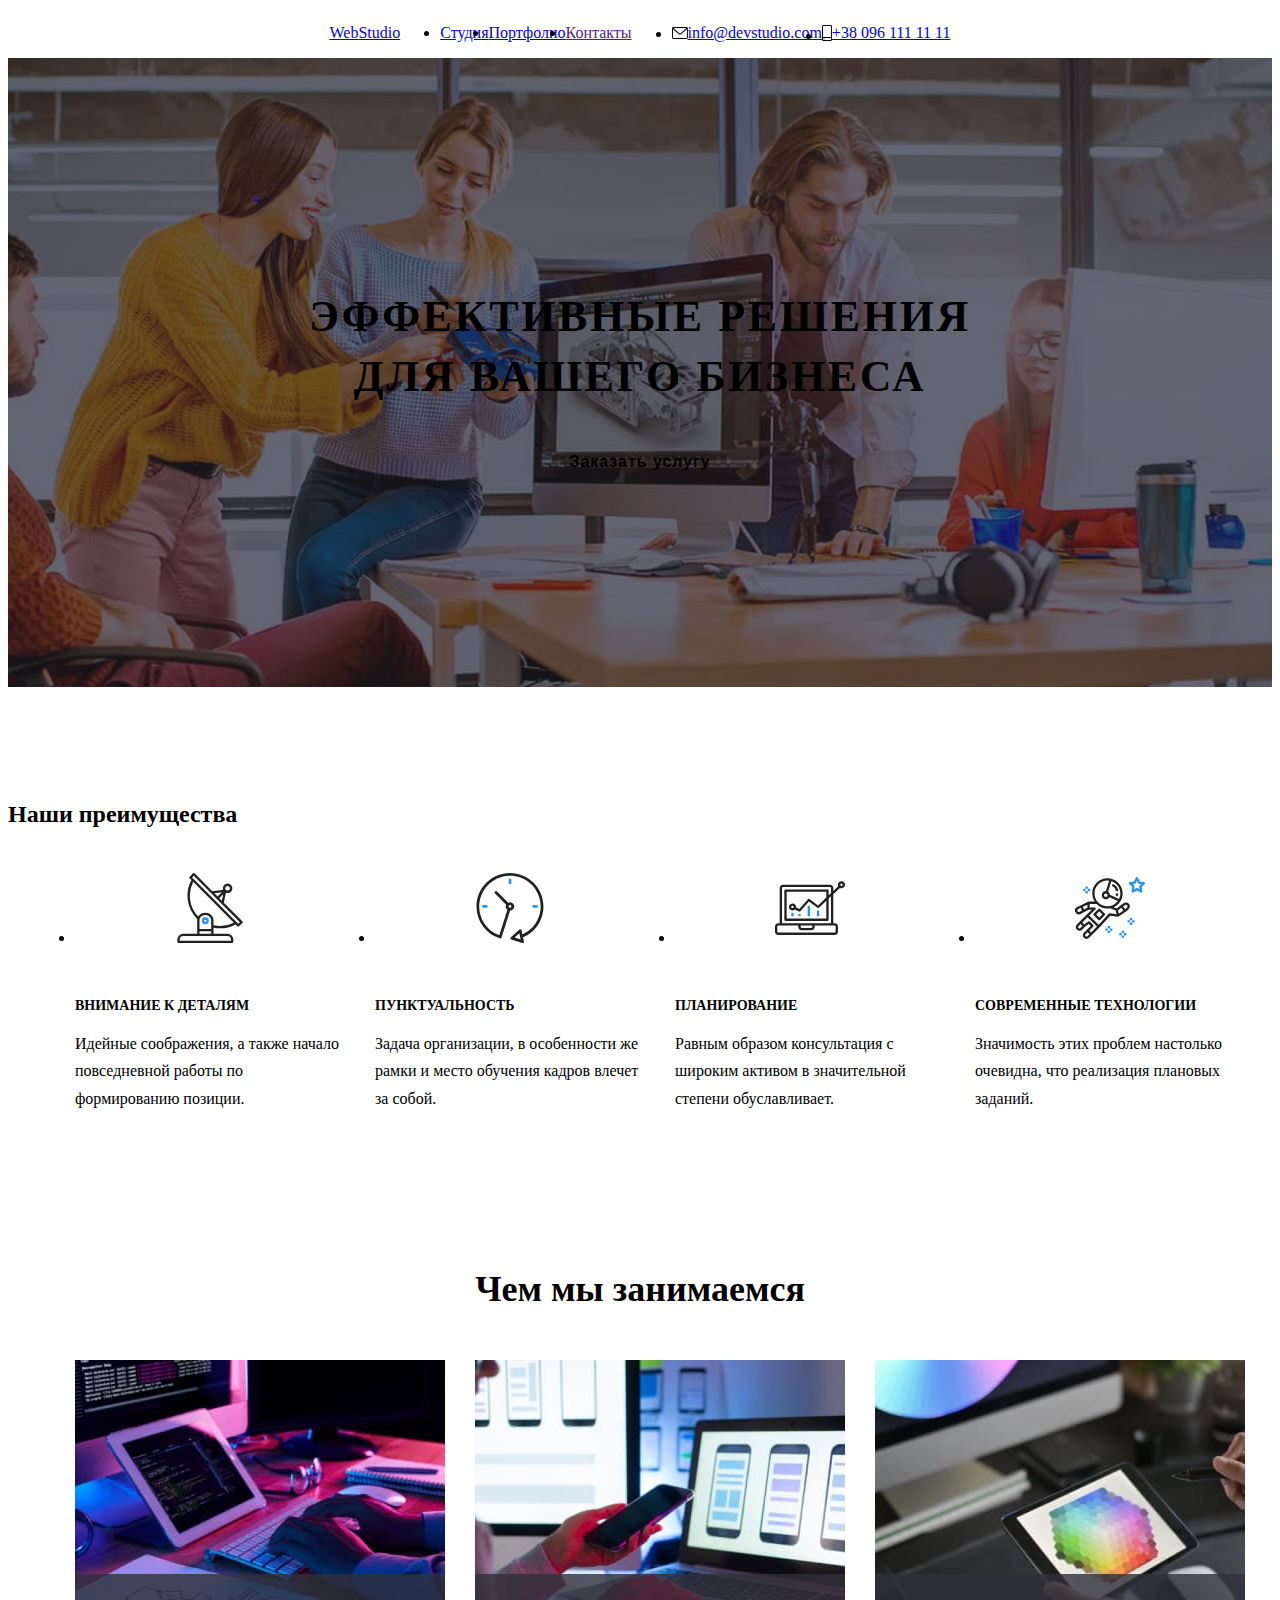
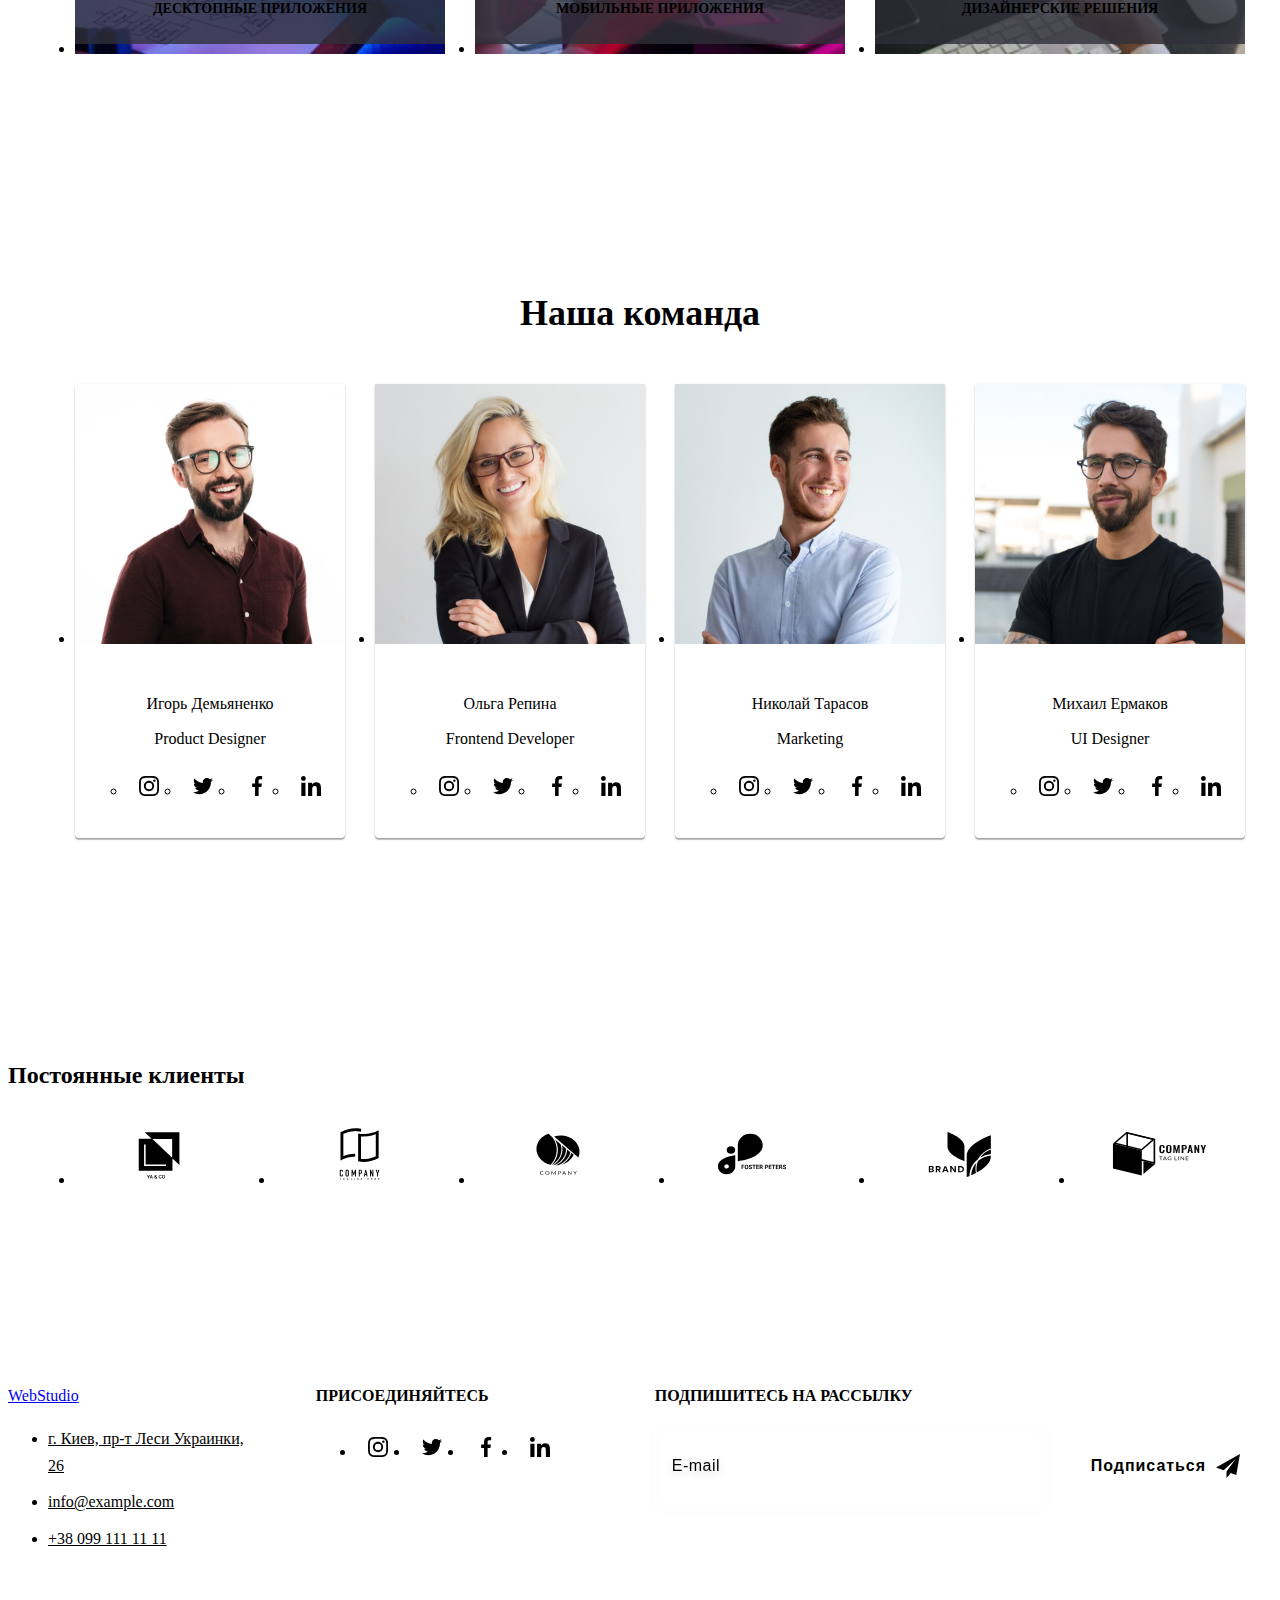
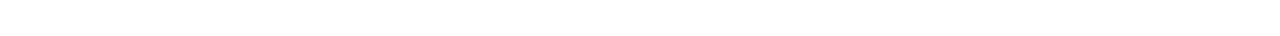
==== index.html @ 48f71315 "Adds some SASS elements" ====
<!DOCTYPE html>
<html lang="ru">
<head>
    <meta charset="UTF-8">
    <meta http-equiv="X-UA-Compatible" content="IE=edge">
    <meta name="viewport" content="width=device-width, initial-scale=1.0">
    <title>Document</title>
    <link rel="preconnect" href="https://fonts.googleapis.com">
    <link rel="preconnect" href="https://fonts.gstatic.com" crossorigin>
    <link href="https://fonts.googleapis.com/css2?family=Raleway:wght@700&family=Roboto:wght@400;500;700;900&display=swap"
    rel="stylesheet">
    <link rel="stylesheet" href="https://cdnjs.cloudflare.com/ajax/libs/modern-normalize/1.1.0/modern-normalize.min.css"
        integrity="sha512-wpPYUAdjBVSE4KJnH1VR1HeZfpl1ub8YT/NKx4PuQ5NmX2tKuGu6U/JRp5y+Y8XG2tV+wKQpNHVUX03MfMFn9Q=="
        crossorigin="anonymous" referrerpolicy="no-referrer" />
    <link rel="stylesheet" href="./css/styles.css">
</head>
<body>
    <!---------------------------------------------------------------------- Шапка сайта ---------------------------------->
    <header class="header">
        <div class="container box">
            <nav class="navigation box">
                <a class="logo link" href="./index.html" lang="en">
                    Web<span class="logo-header">Studio</span> 
                </a>
                <ul class="navigation-list box">
                    <li class="navigation-item">
                        <a class="navigation-link link current" href="./index.html">Студия</a>
                    </li>

                    <li class="navigation-item">
                        <a class="navigation-link link" href="./portfolio.html">Портфолио</a>
                    </li>

                    <li class="navigation-item">
                        <a class="navigation-link link" href="">Контакты</a>
                    </li>
                </ul>
            </nav>
            <ul class="contacts box">
                <li class="contacts-item">
                    <a class="contacts-link link box" href="mailto:info@devstudio.com" lang="en">
                        <svg class="icon-contacts" width="16" height="12">
                            <use href="./images/icons.svg#icon-envelope"></use>  
                        </svg>
                        info@devstudio.com
                    </a>
                </li>

                <li class="contacts-item">
                    <a class="contacts-link link box" href="tel:+380961111111">
                        <svg class="icon-contacts" width="10" height="16">
                            <use href="./images/icons.svg#icon-smartphone"></use>
                        </svg>                        
                        +38 096 111 11 11
                    </a>
                </li>
            </ul>
        </div>
    </header>
    <main>
        <!---------------------------------------------------------------------- Герой ------------------------------------->
        <section class="hero">            
            <h1 class="hero-title">ЭФФЕКТИВНЫЕ РЕШЕНИЯ ДЛЯ ВАШЕГО БИЗНЕСА</h1>
            <button class="button" type="button" data-modal-open>Заказать услугу</button>          
        </section>
        <!--------------------------------------------------------------- Преимущества компании----------------------------->
        <section class="section advantage-section">
            <div class="container">
                <h2 class="visually-hidden">Наши преимущества</h2>
                <ul class="advantage box">
                    <li class="advantage-item">
                        <div class="icon-box box"> 
                            <svg class="icon-advantage" width="70" height="70">
                                <use href="./images/icons.svg#icon-antenna"></use>
                            </svg>
                        </div>
                        <h3 class="advantage-title">ВНИМАНИЕ К ДЕТАЛЯМ</h3>
                        <p class="advantage-text">Идейные соображения, а также начало повседневной работы по формированию позиции.</p>
                    </li>

                    <li class="advantage-item">
                        <div class="icon-box box">
                            <svg class="icon-advantage" width="70" height="70">
                                <use href="./images/icons.svg#icon-clock"></use>
                            </svg>
                        </div>
                        <h3 class="advantage-title">ПУНКТУАЛЬНОСТЬ</h3>
                        <p class="advantage-text">Задача организации, в особенности же рамки и место обучения кадров влечет за собой.</p>
                    </li>

                    <li class="advantage-item">
                        <div class="icon-box box">
                            <svg class="icon-advantage" width="70" height="70">
                                <use href="./images/icons.svg#icon-diagram"></use>
                            </svg>
                        </div>
                        <h3 class="advantage-title">ПЛАНИРОВАНИЕ</h3>
                        <p class="advantage-text">Равным образом консультация с широким активом в значительной степени обуславливает.</p>
                    </li>

                    <li class="advantage-item">
                        <div class="icon-box box">
                            <svg class="icon-advantage" width="70" height="70">
                                <use href="./images/icons.svg#icon-astronaut"></use>
                            </svg>
                        </div>
                        <h3 class="advantage-title">СОВРЕМЕННЫЕ ТЕХНОЛОГИИ</h3>
                        <p class="advantage-text">Значимость этих проблем настолько очевидна, что реализация плановых заданий.</p>
                    </li>
                </ul>
            </div>
        </section>
        <!------------------------------------------------------- Чем занимается компания ---------------------------------->
        <section class="section">
            <div class="container">
                <h2 class="section-title title">Чем мы занимаемся</h2>
                <ul class="works-list box">
                    <li class="works-item">
                        <img src="./images/img1.jpg" alt="Человек, работающий и на ПК, и на планшете" width="370" height="294">
                        <p class="works-example box">Десктопные приложения</p>
                    </li>

                    <li class="works-item">
                        <img src="./images/img2.jpg" alt="Человек, работающий и на ноутбкуке, и на телефоне" width="370" height="294">
                        <p class="works-example box">Мобильные приложения</p>
                    </li>

                    <li class="works-item">
                        <img src="./images/img3.jpg" alt="Человек, работающий и на планшете, и на ПК" width="370" height="294">
                        <p class="works-example box">Дизайнерские решения</p>
                    </li>
                </ul>
            </div>
        </section>
        <!---------------------------------------------------------- Команда компании -------------------------------------->
        <section class="team section">
            <div class="container">
                <h2 class="section-title title">Наша команда</h2>
                <ul class="team-list box">
                    <li class="team-item">
                        <img src="./images/img4.jpg" alt="Фото Иогря Демьяненко" width="270" height="260">
                        <div class="team-content">
                            <h3 class="team-person">Игорь Демьяненко</h3>
                            <p class="team-text" lang="en">Product Designer</p>
                            <ul class="box">
                                <li class="social-item">
                                    <a href="" class="social-link box">
                                        <svg class="icon-social" width="20" height="20">
                                            <use href="./images/icons.svg#icon-instagram"></use>
                                        </svg>
                                    </a>
                                </li> 

                                <li class="social-item">
                                    <a href="" class="social-link box">
                                        <svg class="icon-social" width="20" height="20">
                                            <use href="./images/icons.svg#icon-twitter"></use>
                                        </svg>
                                    </a>
                                </li>

                                <li class="social-item">
                                    <a href="" class="social-link box">
                                        <svg class="icon-social" width="20" height="20">
                                            <use href="./images/icons.svg#icon-facebook"></use>
                                        </svg>
                                    </a>
                                </li>

                                <li class="social-item">
                                    <a href="" class="social-link box">
                                        <svg class="icon-social" width="20" height="20">
                                            <use href="./images/icons.svg#icon-linkedin"></use>
                                        </svg>
                                    </a>
                                </li>
                            </ul>
                        </div>
                    </li>

                    <li class="team-item">
                        <img src="./images/img5.jpg" alt="Фото Ольги Репиной" width="270" height="260">
                        <div class="team-content">
                            <h3 class="team-person">Ольга Репина</h3>
                            <p class="team-text" lang="en">Frontend Developer</p>
                            <ul class="box">
                                <li class="social-item">
                                    <a href="" class="social-link box">
                                        <svg class="icon-social" width="20" height="20">
                                            <use href="./images/icons.svg#icon-instagram"></use>
                                        </svg>
                                    </a>
                                </li>
                            
                                <li class="social-item">
                                    <a href="" class="social-link box">
                                        <svg class="icon-social" width="20" height="20">
                                            <use href="./images/icons.svg#icon-twitter"></use>
                                        </svg>
                                    </a>
                                </li>
                            
                                <li class="social-item">
                                    <a href="" class="social-link box">
                                        <svg class="icon-social" width="20" height="20">
                                            <use href="./images/icons.svg#icon-facebook"></use>
                                        </svg>
                                    </a>
                                </li>
                            
                                <li class="social-item">
                                    <a href="" class="social-link box">
                                        <svg class="icon-social" width="20" height="20">
                                            <use href="./images/icons.svg#icon-linkedin"></use>
                                        </svg>
                                    </a>
                                </li>
                            </ul>
                        </div>
                    </li>

                    <li class="team-item">
                        <img src="./images/img6.jpg" alt="Фото Николая Тарасова" width="270" height="260">
                        <div class="team-content">
                            <h3 class="team-person">Николай Тарасов</h3>
                            <p class="team-text" lang="en">Marketing</p>
                            <ul class="box">
                                <li class="social-item">
                                    <a href="" class="social-link box">
                                        <svg class="icon-social" width="20" height="20">
                                            <use href="./images/icons.svg#icon-instagram"></use>
                                        </svg>
                                    </a>
                                </li>
                            
                                <li class="social-item">
                                    <a href="" class="social-link box">
                                        <svg class="icon-social" width="20" height="20">
                                            <use href="./images/icons.svg#icon-twitter"></use>
                                        </svg>
                                    </a>
                                </li>
                            
                                <li class="social-item">
                                    <a href="" class="social-link box">
                                        <svg class="icon-social" width="20" height="20">
                                            <use href="./images/icons.svg#icon-facebook"></use>
                                        </svg>
                                    </a>
                                </li>
                            
                                <li class="social-item">
                                    <a href="" class="social-link box">
                                        <svg class="icon-social" width="20" height="20">
                                            <use href="./images/icons.svg#icon-linkedin"></use>
                                        </svg>
                                    </a>
                                </li>
                            </ul>
                        </div>
                    </li>

                    <li class="team-item">
                        <img src="./images/img7.jpg" alt="Фото Михаила Ермакова" width="270" height="260">
                        <div class="team-content">
                            <h3 class="team-person">Михаил Ермаков</h3>
                            <p class="team-text" lang="en">UI Designer</p>
                            <ul class="box">
                                <li class="social-item">
                                    <a href="" class="social-link box">
                                        <svg class="icon-social" width="20" height="20">
                                            <use href="./images/icons.svg#icon-instagram"></use>
                                        </svg>
                                    </a>
                                </li>
                            
                                <li class="social-item">
                                    <a href="" class="social-link box">
                                        <svg class="icon-social" width="20" height="20">
                                            <use href="./images/icons.svg#icon-twitter"></use>
                                        </svg>
                                    </a>
                                </li>
                            
                                <li class="social-item">
                                    <a href="" class="social-link box">
                                        <svg class="icon-social" width="20" height="20">
                                            <use href="./images/icons.svg#icon-facebook"></use>
                                        </svg>
                                    </a>
                                </li>
                            
                                <li class="social-item">
                                    <a href="" class="social-link box">
                                        <svg class="icon-social" width="20" height="20">
                                            <use href="./images/icons.svg#icon-linkedin"></use>
                                        </svg>
                                    </a>
                                </li>
                            </ul>
                        </div>
                    </li>
                </ul>
            </div>
        </section>
        <section class="clients section">
            <div class="container">
                <h2 class="clients-title title">Постоянные клиенты</h2>
                <ul class="clients-list box">
                    <li class="logos-item">
                        <a href="" class="logos-link box">
                            <svg class="icon-logos" width="106" height="60">
                                <use href="./images/icons.svg#icon-logo1"></use>
                            </svg>
                        </a>
                    </li>

                    <li class="logos-item">
                        <a href="" class="logos-link box">
                            <svg class="icon-logos" width="106" height="60">
                                <use href="./images/icons.svg#icon-logo2"></use>
                            </svg>
                        </a>
                    </li>

                    <li class="logos-item">
                        <a href="" class="logos-link box">
                            <svg class="icon-logos" width="106" height="60">
                                <use href="./images/icons.svg#icon-logo3"></use>
                            </svg>
                        </a>
                    </li>

                    <li class="logos-item">
                        <a href="" class="logos-link box">
                            <svg class="icon-logos" width="106" height="60">
                                <use href="./images/icons.svg#icon-logo4"></use>
                            </svg>
                        </a>
                    </li>

                    <li class="logos-item">
                        <a href="" class="logos-link box">
                            <svg class="icon-logos" width="106" height="60">
                                <use href="./images/icons.svg#icon-logo5"></use>
                            </svg>
                        </a>
                    </li>

                    <li class="logos-item">
                        <a href="" class="logos-link box">
                            <svg class="icon-logos" width="106" height="60">
                                <use href="./images/icons.svg#icon-logo6"></use>
                            </svg>
                        </a>
                    </li>
                </ul>
            </div>
        </section>
    </main>
    <!---------------------------------------------- Футер ------------------------------------------------------->
    <footer class="footer">
        <div class="footer-wrap container">
            <div class="footer-content">
                <a class="logo link" href="./index.html" lang="en">
                    Web<span class="logo-footer">Studio</span>
                </a>
                <address>
                    <ul class="address">
                        <li class="address-item">
                            <a class="address-link link" href="https://goo.gl/maps/ojqtrY3gg8iYZvjQA" target="_blank"
                                rel="nooperner noreferrer">г. Киев, пр-т Леси Украинки, 26
                            </a>
                        </li>

                        <li class="address-item">
                            <a class="address-contacts link" href="mailto:info@example.com">info@example.com</a>
                        </li>

                        <li class="address-item">
                            <a class="address-contacts link" href="tel:+380991111111">+38 099 111 11 11</a>
                        </li>
                    </ul>
                </address>
            </div>
            <div class="footer-social">
                <p class="label">Присоединяйтесь</p>        
                <ul class="box">                
                    <li class="social-item">
                        <a href="" class="footer-social-link social-link box">
                            <svg class="icon-social" width="20" height="20">
                                <use href="./images/icons.svg#icon-instagram"></use>
                            </svg>
                        </a>
                    </li>
                    
                    <li class="social-item">
                        <a href="" class="footer-social-link social-link box">
                            <svg class="icon-social" width="20" height="20">
                                <use href="./images/icons.svg#icon-twitter"></use>
                            </svg>
                        </a>
                    </li>
                    
                    <li class="social-item">
                        <a href="" class="footer-social-link social-link box">
                            <svg class="icon-social" width="20" height="20">
                                <use href="./images/icons.svg#icon-facebook"></use>
                            </svg>
                        </a>
                    </li>
                    
                    <li class="social-item">
                        <a href="" class="footer-social-link social-link box ">
                            <svg class="icon-social" width="20" height="20">
                                <use href="./images/icons.svg#icon-linkedin"></use>
                            </svg>
                        </a>
                    </li>                
                </ul>
            </div>
            <form action="#">
                    <label class="label sub-text" for="sub-email">Подпишитесь на рассылку</label>
                    <div class="box">
                        <input 
                            class="sub-field" 
                            type="email" 
                            name="email" 
                            id="sub-email"
                            placeholder="E-mail"
                        >
                        <button type="submit" class="button box">
                            Подписаться
                            <svg class="icon-send" width="24" height="24">
                                <use href="./images/icons.svg#icon-send"></use>
                            </svg>                        
                        </button>
                    </div>
            </form>            
        </div>
    </footer>
    <div class="backdrop is-hidden" data-modal>
        <div class="modal">
            <button type="button" class="modal-btn box" data-modal-close>
                <svg class="icon-close" width="18" height="18">
                    <use href="./images/icons.svg#icon-close"></use>
                </svg>   
            </button>            
                <p class="modal-text">Оставьте свои данные, мы вам перезвоним</p>
                <form class="modal-form" action="#">                      
                    <div class="form-wrap">
                        <label class="form-name" for="name">Имя</label>
                        <span class="input-wrap">
                            <input 
                                class="form-field" 
                                type="text" 
                                name="name" 
                                id="name"
                                required
                                minlength="2"
                            >
                            <svg class="form-icon" width="18" height="18">
                                <use href="./images/icons.svg#icon-person"></use>
                            </svg>
                        </span>
                    </div>

                    <div class="form-wrap">
                        <label class="form-name" for="tel">Телефон</label>
                        <span class="input-wrap">
                            <input 
                                class="form-field" 
                                type="tel" 
                                name="tel" 
                                id="tel"
                                required
                            >
                            <svg class="form-icon" width="18" height="18">
                                <use href="./images/icons.svg#icon-phone"></use>
                            </svg>
                        </span>
                    </div>

                    <div class="form-wrap">
                        <label class="form-name" for="email">Почта</label>
                        <span class="input-wrap">
                            <input 
                                class="form-field" 
                                type="email" 
                                name="email" 
                                id="email"
                            >
                            <svg class="form-icon" width="18" height="18">
                                <use href="./images/icons.svg#icon-email"></use>
                            </svg>
                        </span>
                    </div>

                    <div class="comment-wrap">
                        <label class="form-name" for="comment">Комментарий</label>
                        <textarea 
                            class="form-comment" 
                            name="comment" 
                            id="comment" 
                            placeholder="Введите текст"
                        ></textarea>
                    </div>

                    <div class="check-wrap">
                        <input 
                            type="checkbox"
                            name="policy"
                            id="policy"
                            class="form-check visually-hidden"
                        >
                        <label class="check-text" for="policy">
                            <span class="check-box box">
                                <svg class="check-icon" width="11" height="8">
                                    <use href="./images/icons.svg#icon-check"></use>
                                </svg>
                            </span>
                            Соглашаюсь с рассылкой и принимаю&nbsp; 
                            <a href="" class="check-link">Условия договора</a>
                        </label>
                    </div>

                    <button class="button form-button" type="submit">Отправить</button>
                </form>                        
        </div>
    </div>
    <script src="./js/modal.js"></script>
    </body>
</html>
---- css/styles.css ----
.section {
  padding-top: 94px;
  padding-bottom: 94px;
}
.box {
  display: flex;
  align-items: center;
  justify-content: center;
}

/* -------------------Стили хедера--------------- */

/* -------------Стили логотипа----------------- */

/* -------------------Стили Героя-------------------- */
.hero {
  max-width: 1600px;
  padding-top: 200px;
  padding-bottom: 200px;
  margin-left: auto;
  margin-right: auto;
  text-align: center;

  background-color: var(--second-background-color);
  background-image: linear-gradient(rgba(47, 48, 58, 0.4), rgba(47, 48, 58, 0.4)),
    url(../images/hero-img.jpg);
  background-repeat: no-repeat;
  background-position: center;
  background-size: cover;
}
.hero-title {
  width: 696px;
  margin-left: auto;
  margin-right: auto;
  margin-bottom: 30px;

  font-weight: 900;
  font-size: 44px;
  line-height: 1.36;
  letter-spacing: 0.06em;
  text-transform: uppercase;
  color: var(--second-accent-color);
}
.button {
  min-width: 200px;
  padding: 10px 32px;
  border-radius: 4px;
  border-style: none;

  font-weight: 700;
  font-size: 16px;
  line-height: 1.87;
  letter-spacing: 0.06em;
  color: var(--second-accent-color);
  background-color: var(--main-accent-color);

  transition: background-color 250ms cubic-bezier(0.4, 0, 0.2, 1),
    box-shadow 250ms cubic-bezier(0.4, 0, 0.2, 1);
}
.button:hover,
.button:focus {
  background-color: #188ce8;
  box-shadow: 0px 4px 4px rgba(0, 0, 0, 0.15);
}
/* ---------------------Преимущества-------------------- */
.advantage-section {
  padding-bottom: 0;
}
.advantage-title {
  margin-bottom: 10px;

  font-weight: 700;
  font-size: 14px;
  text-transform: uppercase;
}
.advantage-item {
  width: 270px;
}
.advantage-item:not(:last-child) {
  margin-right: 30px;
}
.advantage-text {
  line-height: 1.71;
  color: var(--text-color);
}
.icon-box {
  width: 100%;
  height: 120px;
  margin-bottom: 30px;
  border-radius: 4px;
  background-color: var(--third-background-color);
}
/* ---------------------Чем мы занимаемся------------------ */

.section-title {
  margin-bottom: 50px;

  font-weight: 700;
  font-size: 36px;
  line-height: 1.17;
  text-align: center;
}
.works-item:not(:last-child) {
  margin-right: 30px;
}
.works-item {
  position: relative;
}
.works-example {
  position: absolute;
  left: 0;
  bottom: 0;

  width: 100%;
  height: 70px;

  font-weight: 700;
  font-size: 14px;
  text-transform: uppercase;
  color: var(--second-accent-color);
  background-color: rgba(47, 48, 58, 0.8);
}

/* -------------------------Наша команда--------------------- */
.team {
  background-color: var(--third-background-color);
}
.team-item:not(:last-child) {
  margin-right: 30px;
}
.team-item {
  background-color: var(--main-background-color);
  box-shadow: 0px 1px 3px rgba(0, 0, 0, 0.12), 0px 1px 1px rgba(0, 0, 0, 0.14),
    0px 2px 1px rgba(0, 0, 0, 0.2);
  border-radius: 0px 0px 4px 4px;
}
.team-content {
  text-align: center;
  padding-top: 30px;
  padding-bottom: 30px;
}
.team-person {
  margin-bottom: 10px;

  font-weight: 500;
  font-size: 16px;
  line-height: 1.19;
}
.team-text {
  font-size: 16px;
  line-height: 1.19;
  color: var(--text-color);
  margin-bottom: 16px;
}
.social-item {
  width: 44px;
  height: 44px;
}
.social-item + .social-item {
  margin-left: 10px;
}
.social-link {
  width: 100%;
  height: 100%;

  background-color: var(--main-background-color);
  border-radius: 50%;
  color: var(--icons-color);

  transition: background-color 250ms cubic-bezier(0.4, 0, 0.2, 1),
    color 250ms cubic-bezier(0.4, 0, 0.2, 1);
}
.icon-social {
  fill: currentColor;
}
.social-link:hover,
.social-link:focus {
  background-color: var(--main-accent-color);
  color: var(--second-accent-color);
}

/*------------------------Стили для логотипов компаний----------------- */

.logos-title {
  text-align: center;
  margin-bottom: 50px;

  font-weight: 700;
  font-size: 36px;
  line-height: 1.17;
}
.logos-item {
  width: 170px;
  height: 92px;
}

.logos-item + .logos-item {
  margin-left: 30px;
}
.logos-link {
  width: 100%;
  height: 100%;

  background-color: var(--main-background-color);
  color: var(--icons-color);
  border: 1px solid var(--icons-color);
  border-radius: 4px;

  transition: color 250ms cubic-bezier(0.4, 0, 0.2, 1),
    border-color 250ms cubic-bezier(0.4, 0, 0.2, 1);
}
.icon-logos {
  fill: currentColor;
}
.logos-link:hover,
.logos-link:focus {
  color: var(--main-accent-color);
  border-color: var(--accent-color);
}
/* --------------Стили футера-------------- */
.footer {
  padding-top: 60px;
  padding-bottom: 60px;
  background-color: var(--second-background-color);
}
.footer-wrap {
  display: flex;
  align-items: baseline;
}
.footer-content > .logo {
  display: block;
  margin-bottom: 20px;
}
.footer-content {
  flex-grow: 1;
  margin-right: 70px;
}
.footer-social {
  margin-right: 93px;
}
.address {
  font-style: normal;
  font-weight: 400;
  line-height: 1.71;
}
.address-item:not(:last-child) {
  margin-bottom: 9px;
}
.address-link {
  color: var(--second-accent-color);
}
.address-contacts {
  color: var(--footer-contacts-color);
}
.address .link {
  transition: color 250ms cubic-bezier(0.4, 0, 0.2, 1);
}
.address .link:hover,
.address .link:focus {
  color: var(--main-accent-color);
}
.label {
  margin-bottom: 20px;

  font-weight: 700;
  text-transform: uppercase;
  color: var(--second-accent-color);
}
.footer-social-link {
  color: var(--second-accent-color);
  background-color: rgba(255, 255, 255, 0.1);
}
.icon-send {
  margin-left: 10px;
  fill: var(--second-accent-color);
}
.sub-text {
  display: block;
}
.sub-field {
  width: 358px;
  height: 50px;
  background-color: transparent;
  color: var(--second-accent-color);

  padding: 15px 16px;
  margin-right: 12px;

  font-weight: 400;
  font-size: 16px;
  line-height: 1.25;
  letter-spacing: 0.03em;

  border: 1px solid rgba(255, 255, 255, 0.3);
  border-radius: 4px;
  filter: drop-shadow(0px 4px 4px rgba(0, 0, 0, 0.15));

  transition: border-color 250ms cubic-bezier(0.4, 0, 0.2, 1);
}
.sub-field:-webkit-autofill {
  -webkit-background-clip: text;
  -webkit-text-fill-color: var(--second-accent-color);
}
.sub-field::placeholder {
  font-weight: 400;
  font-size: 16px;
  line-height: 1.25;
  letter-spacing: 0.03em;
  color: var(--footer-contacts-color);
}
.sub-field:focus {
  border-color: var(--main-accent-color);
  outline: none;
}
/* ------------------------Стили для portfolio.html-------------------  */
.filters {
  justify-content: center;
  margin-bottom: 50px;
}
.filters-item:not(:last-child) {
  margin-right: 8px;
}
.filters-button {
  min-width: 73px;
  padding: 6px 22px;
  border-radius: 4px;
  border-style: none;

  font-weight: 500;
  font-size: 16px;
  line-height: 1.62;
  letter-spacing: 0.03em;
  color: var(--main-title-color);
  background-color: var(--third-background-color);

  transition: color 250ms cubic-bezier(0.4, 0, 0.2, 1),
    background-color 250ms cubic-bezier(0.4, 0, 0.2, 1),
    box-shadow 250ms cubic-bezier(0.4, 0, 0.2, 1);
}
.filters-button:hover,
.filters-button:focus {
  color: var(--second-accent-color);
  background-color: var(--main-accent-color);
  box-shadow: 0px 3px 1px rgba(0, 0, 0, 0.1), 0px 1px 2px rgba(0, 0, 0, 0.08),
    0px 2px 2px rgba(0, 0, 0, 0.12);
}
.projects {
  flex-wrap: wrap;
  margin-right: -30px;
  margin-bottom: -30px;
}
.projects-item {
  flex-basis: calc(100% / 3 - 30px);
  margin-right: 30px;
  margin-bottom: 30px;
}
.projects-link {
  display: block;

  transition: box-shadow 250ms cubic-bezier(0.4, 0, 0.2, 1);
}
.projects-link:hover,
.projects-link:focus {
  box-shadow: 0px 1px 1px rgba(0, 0, 0, 0.12), 0px 4px 4px rgba(0, 0, 0, 0.06),
    1px 4px 6px rgba(0, 0, 0, 0.16);
}
.projects-thumb {
  position: relative;
  overflow: hidden;
}
.projects-hidden-text {
  position: absolute;
  top: 0;
  left: 0;

  height: 100%;
  padding: 63px 24px;

  font-size: 18px;
  line-height: 1.56;
  color: var(--second-accent-color);
  background-color: rgba(33, 150, 243, 0.9);

  transform: translateY(100%);
  transition: transform 250ms cubic-bezier(0.4, 0, 0.2, 1);
}
.projects-link:hover .projects-hidden-text,
.projects-link:focus .projects-hidden-text {
  transform: translateY(0);
}

.projects-content {
  padding: 20px 24px;
  border: 1px solid #eeeeee;
  border-top: none;
}
.projects-title {
  margin-bottom: 4px;

  font-weight: 700;
  font-size: 18px;
  line-height: 2;
  letter-spacing: 0.06em;
  color: var(--main-title-color);
}
.projects-text {
  font-size: 16px;
  line-height: 1.87;
  color: var(--text-color);
}
/* Стили для модального окна и бекдропа */
.backdrop {
  position: fixed;
  width: 100vw;
  height: 100vh;
  top: 0;
  left: 0;
  background-color: rgba(0, 0, 0, 0.2);
  transition: opacity 500ms cubic-bezier(0.4, 0, 0.2, 1),
    visibility 500ms cubic-bezier(0.4, 0, 0.2, 1);
}
.backdrop.is-hidden .modal {
  transform: scale(4) rotate(270deg);
}
.modal {
  position: absolute;
  top: 50%;
  left: 50%;

  transform: translate(-50%, -50%) scale(1);
  transition: transform 1000ms cubic-bezier(0.4, 0, 0.2, 1);

  padding: 40px;
  width: 528px;
  min-height: 581px;
  background-color: var(--second-accent-color);
  border-radius: 4px;
}
.modal:hover {
  box-shadow: 0px 1px 3px rgba(0, 0, 0, 0.12), 0px 1px 1px rgba(0, 0, 0, 0.14),
    0px 2px 1px rgba(0, 0, 0, 0.2);
}
.modal-btn {
  position: absolute;
  top: 8px;
  right: 8px;

  width: 30px;
  height: 30px;
  background-color: var(--second-accent-color);
  color: var(--black-color);
  border-radius: 50%;
  border: 1px solid rgba(0, 0, 0, 0.1);

  transition: color 250ms cubic-bezier(0.4, 0, 0.2, 1);
}
.icon-close {
  fill: currentColor;
}
.modal-btn:hover,
.modal-btn:focus {
  color: var(--main-accent-color);
}
.is-hidden {
  opacity: 0;
  visibility: hidden;
  pointer-events: none;
}
.modal-text {
  text-align: center;
  margin-bottom: 12px;

  font-weight: 700;
  font-size: 20px;
  line-height: 1.15;
}
.form-wrap {
  margin-bottom: 10px;
}
.form-field:-webkit-autofill {
  -webkit-background-clip: text;
  -webkit-text-fill-color: var(--text-color);
}
.comment-wrap {
  margin-bottom: 20px;
}
.form-name {
  display: block;
  margin-bottom: 4px;

  font-weight: 400;
  font-size: 12px;
  line-height: 1.17;
  letter-spacing: 0.01em;
  color: var(--text-color);
}
.input-wrap {
  position: relative;
}
.form-field {
  display: block;
  width: 100%;
  height: 40px;
  padding-left: 43px;
  padding-right: 15px;
  background-color: transparent;

  border: 1px solid rgba(33, 33, 33, 0.2);
  border-radius: 4px;

  font-weight: 400;
  font-size: 14px;
  line-height: 1.14;
  letter-spacing: 0.01em;
  color: var(--text-color);

  transition: border-color 250ms cubic-bezier(0.4, 0, 0.2, 1);
}
.form-field:focus,
.form-comment:focus {
  border-color: var(--main-accent-color);
  outline: none;
}
.form-icon {
  position: absolute;
  top: 11px;
  left: 12px;

  transition: fill 250ms cubic-bezier(0.4, 0, 0.2, 1);
}
.form-field:focus + .form-icon {
  fill: var(--main-accent-color);
}
.form-comment {
  display: block;
  resize: none;
  width: 100%;
  height: 120px;
  padding: 12px 16px;

  border: 1px solid rgba(33, 33, 33, 0.2);
  border-radius: 4px;

  font-weight: 400;
  font-size: 14px;
  line-height: 1.14;
  letter-spacing: 0.01em;
  color: var(--text-color);

  transition: border-color 250ms cubic-bezier(0.4, 0, 0.2, 1);
}
.form-comment::placeholder {
  font-weight: 400;
  font-size: 14px;
  line-height: 1.14;
  letter-spacing: 0.01em;
  color: rgba(117, 117, 117, 0.5);
}
.form-button {
  display: block;
  margin-left: auto;
  margin-right: auto;
}
.check-wrap {
  margin-bottom: 30px;
}
.check-text {
  display: flex;
  justify-content: center;
  align-items: center;
  font-weight: 400;
  line-height: 1.71;
  color: var(--text-color);
}
.check-link {
  color: var(--main-accent-color);
}
.check-box {
  width: 16px;
  height: 15px;
  border: 2px solid var(--main-title-color);
  border-radius: 2px;
  margin-right: 7px;

  transition: background-color 250ms cubic-bezier(0.4, 0, 0.2, 1),
    border-color 250ms cubic-bezier(0.4, 0, 0.2, 1);
}
.check-icon {
  fill: var(--second-accent-color);
}
.form-check:checked + .check-text > .check-box {
  background-color: var(--main-accent-color);
  border: none;
}
.form-check:focus + .check-text > .check-box {
  border-color: var(--main-accent-color);
}
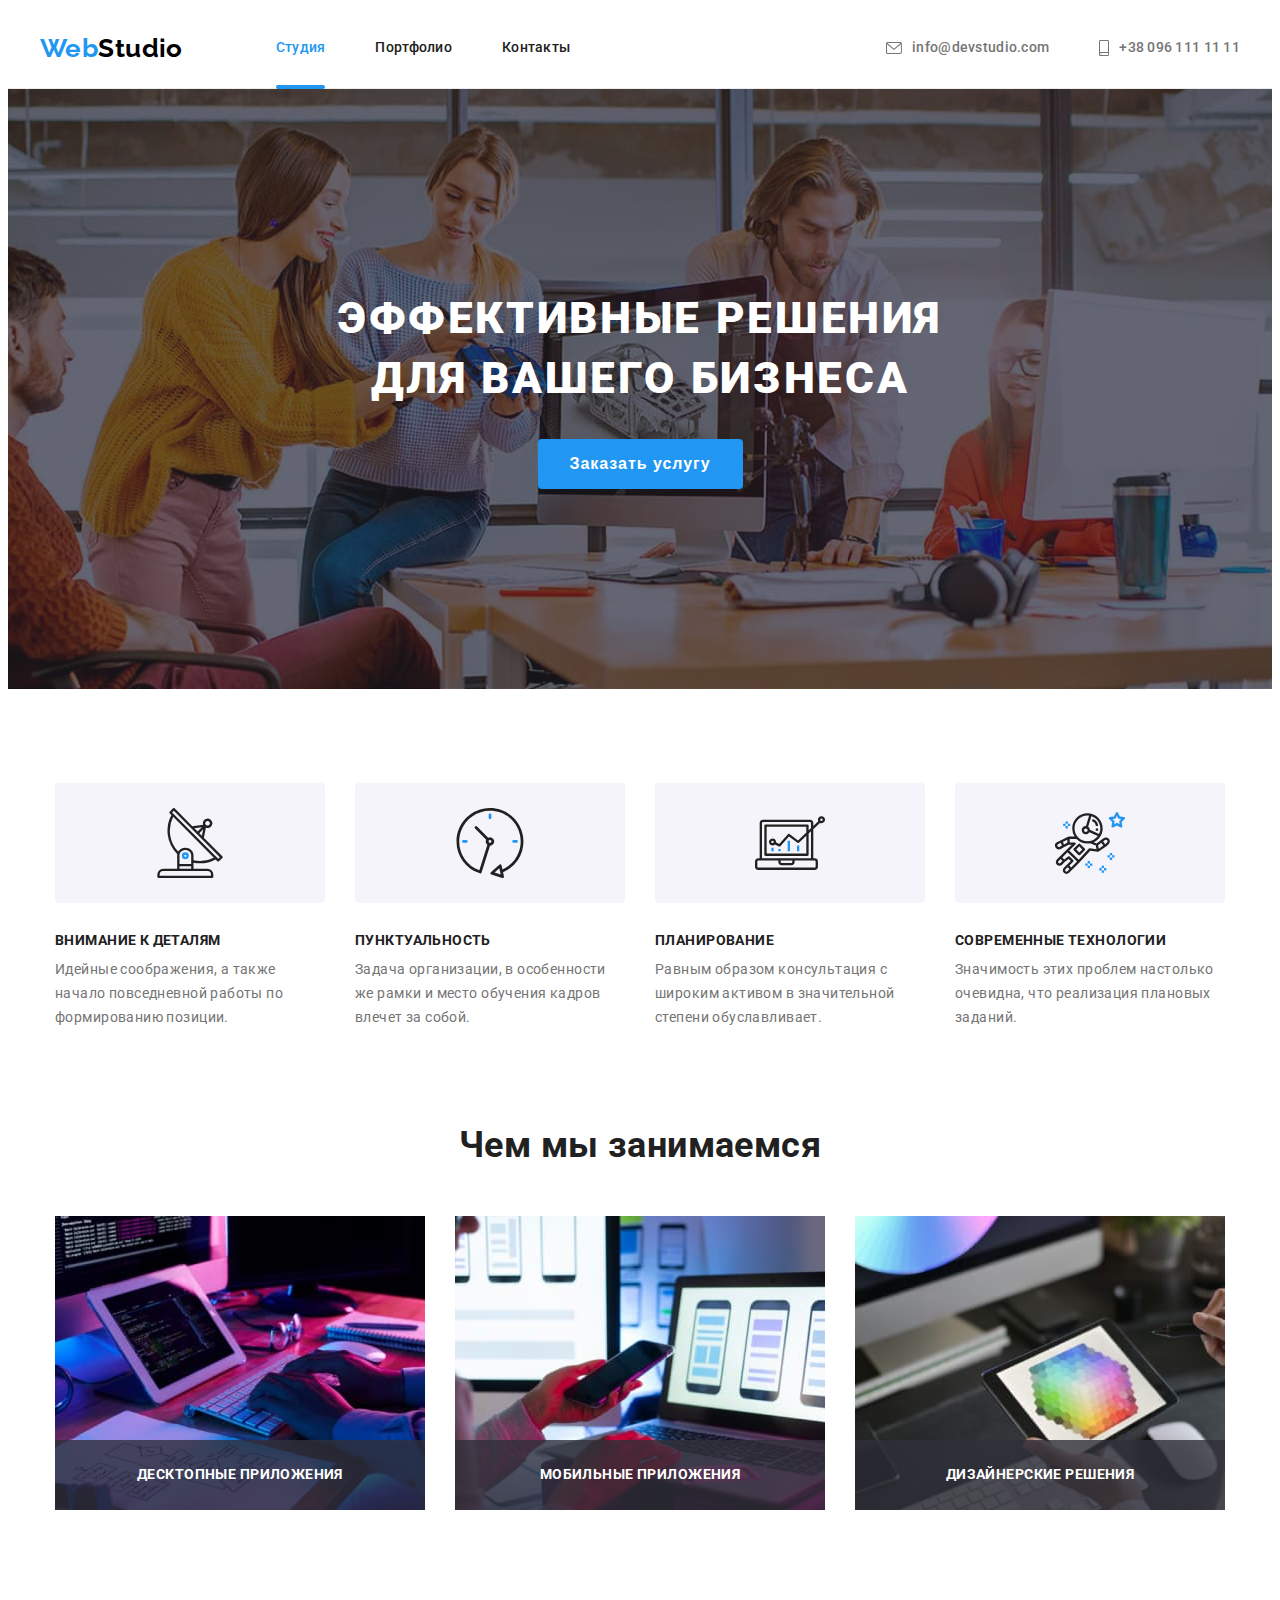
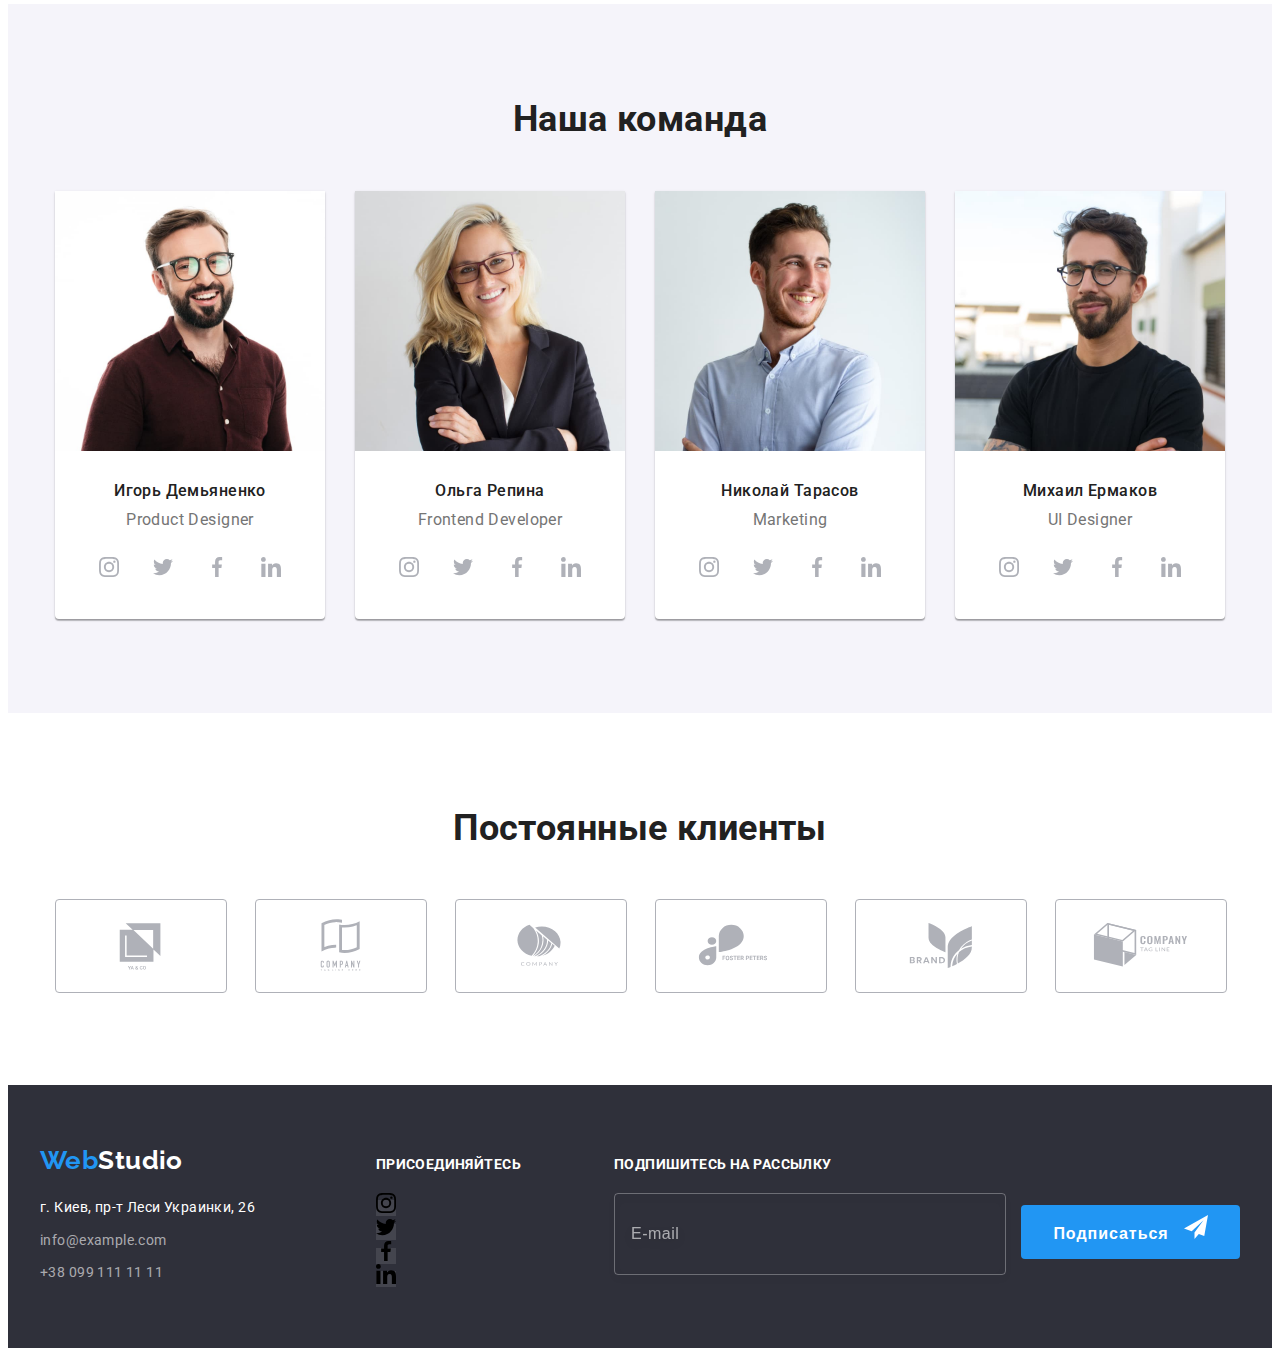
==== commit e3c89916: "Adds SASS elements (except for footer and modal window" ====
--- a/index.html
+++ b/index.html
@@ -13,42 +13,43 @@
         integrity="sha512-wpPYUAdjBVSE4KJnH1VR1HeZfpl1ub8YT/NKx4PuQ5NmX2tKuGu6U/JRp5y+Y8XG2tV+wKQpNHVUX03MfMFn9Q=="
         crossorigin="anonymous" referrerpolicy="no-referrer" />
     <link rel="stylesheet" href="./css/styles.css">
+    <link rel="stylesheet" href="./css/main.min.css">
 </head>
 <body>
     <!---------------------------------------------------------------------- Шапка сайта ---------------------------------->
     <header class="header">
-        <div class="container box">
-            <nav class="navigation box">
-                <a class="logo link" href="./index.html" lang="en">
-                    Web<span class="logo-header">Studio</span> 
+        <div class="header__container container">
+            <nav class="navigation">
+                <a class="navigation__logo logo link" href="./index.html" lang="en">
+                    Web<span class="logo--dark">Studio</span> 
                 </a>
-                <ul class="navigation-list box">
-                    <li class="navigation-item">
-                        <a class="navigation-link link current" href="./index.html">Студия</a>
-                    </li>
-
-                    <li class="navigation-item">
-                        <a class="navigation-link link" href="./portfolio.html">Портфолио</a>
-                    </li>
-
-                    <li class="navigation-item">
-                        <a class="navigation-link link" href="">Контакты</a>
+                <ul class="navigation__list">
+                    <li class="navigation__item">
+                        <a class="navigation__link navigation__link--current link" href="./index.html">Студия</a>
+                    </li>
+
+                    <li class="navigation__item">
+                        <a class="navigation__link link" href="./portfolio.html">Портфолио</a>
+                    </li>
+
+                    <li class="navigation__item">
+                        <a class="navigation__link link" href="">Контакты</a>
                     </li>
                 </ul>
             </nav>
-            <ul class="contacts box">
-                <li class="contacts-item">
-                    <a class="contacts-link link box" href="mailto:info@devstudio.com" lang="en">
-                        <svg class="icon-contacts" width="16" height="12">
+            <ul class="header-contacts contacts">
+                <li class="contacts__item">
+                    <a class="contacts__link link" href="mailto:info@devstudio.com" lang="en">
+                        <svg class="contacts__icon" width="16" height="12">
                             <use href="./images/icons.svg#icon-envelope"></use>  
                         </svg>
                         info@devstudio.com
                     </a>
                 </li>
 
-                <li class="contacts-item">
-                    <a class="contacts-link link box" href="tel:+380961111111">
-                        <svg class="icon-contacts" width="10" height="16">
+                <li class="contacts__item">
+                    <a class="contacts__link link" href="tel:+380961111111">
+                        <svg class="contacts__icon" width="10" height="16">
                             <use href="./images/icons.svg#icon-smartphone"></use>
                         </svg>                        
                         +38 096 111 11 11
@@ -60,116 +61,116 @@
     <main>
         <!---------------------------------------------------------------------- Герой ------------------------------------->
         <section class="hero">            
-            <h1 class="hero-title">ЭФФЕКТИВНЫЕ РЕШЕНИЯ ДЛЯ ВАШЕГО БИЗНЕСА</h1>
+            <h1 class="hero__title">ЭФФЕКТИВНЫЕ РЕШЕНИЯ ДЛЯ ВАШЕГО БИЗНЕСА</h1>
             <button class="button" type="button" data-modal-open>Заказать услугу</button>          
         </section>
         <!--------------------------------------------------------------- Преимущества компании----------------------------->
-        <section class="section advantage-section">
+        <section class="advantages">
             <div class="container">
                 <h2 class="visually-hidden">Наши преимущества</h2>
-                <ul class="advantage box">
-                    <li class="advantage-item">
-                        <div class="icon-box box"> 
-                            <svg class="icon-advantage" width="70" height="70">
+                <ul class="advantages__list">
+                    <li class="advantages__item">
+                        <div class="advantages__wrap"> 
+                            <svg width="70" height="70">
                                 <use href="./images/icons.svg#icon-antenna"></use>
                             </svg>
                         </div>
-                        <h3 class="advantage-title">ВНИМАНИЕ К ДЕТАЛЯМ</h3>
-                        <p class="advantage-text">Идейные соображения, а также начало повседневной работы по формированию позиции.</p>
-                    </li>
-
-                    <li class="advantage-item">
-                        <div class="icon-box box">
-                            <svg class="icon-advantage" width="70" height="70">
+                        <h3 class="advantages__title">ВНИМАНИЕ К ДЕТАЛЯМ</h3>
+                        <p class="advantages__text">Идейные соображения, а также начало повседневной работы по формированию позиции.</p>
+                    </li>
+
+                    <li class="advantages__item">
+                        <div class="advantages__wrap">
+                            <svg width="70" height="70">
                                 <use href="./images/icons.svg#icon-clock"></use>
                             </svg>
                         </div>
-                        <h3 class="advantage-title">ПУНКТУАЛЬНОСТЬ</h3>
-                        <p class="advantage-text">Задача организации, в особенности же рамки и место обучения кадров влечет за собой.</p>
-                    </li>
-
-                    <li class="advantage-item">
-                        <div class="icon-box box">
-                            <svg class="icon-advantage" width="70" height="70">
+                        <h3 class="advantages__title">ПУНКТУАЛЬНОСТЬ</h3>
+                        <p class="advantages__text">Задача организации, в особенности же рамки и место обучения кадров влечет за собой.</p>
+                    </li>
+
+                    <li class="advantages__item">
+                        <div class="advantages__wrap"">
+                            <svg width="70" height="70">
                                 <use href="./images/icons.svg#icon-diagram"></use>
                             </svg>
                         </div>
-                        <h3 class="advantage-title">ПЛАНИРОВАНИЕ</h3>
-                        <p class="advantage-text">Равным образом консультация с широким активом в значительной степени обуславливает.</p>
-                    </li>
-
-                    <li class="advantage-item">
-                        <div class="icon-box box">
-                            <svg class="icon-advantage" width="70" height="70">
+                        <h3 class="advantages__title">ПЛАНИРОВАНИЕ</h3>
+                        <p class="advantages__text">Равным образом консультация с широким активом в значительной степени обуславливает.</p>
+                    </li>
+
+                    <li class="advantages__item">
+                        <div class="advantages__wrap"">
+                            <svg width="70" height="70">
                                 <use href="./images/icons.svg#icon-astronaut"></use>
                             </svg>
                         </div>
-                        <h3 class="advantage-title">СОВРЕМЕННЫЕ ТЕХНОЛОГИИ</h3>
-                        <p class="advantage-text">Значимость этих проблем настолько очевидна, что реализация плановых заданий.</p>
+                        <h3 class="advantages__title">СОВРЕМЕННЫЕ ТЕХНОЛОГИИ</h3>
+                        <p class="advantages__text">Значимость этих проблем настолько очевидна, что реализация плановых заданий.</p>
                     </li>
                 </ul>
             </div>
         </section>
         <!------------------------------------------------------- Чем занимается компания ---------------------------------->
-        <section class="section">
+        <section class="works">
             <div class="container">
-                <h2 class="section-title title">Чем мы занимаемся</h2>
-                <ul class="works-list box">
-                    <li class="works-item">
+                <h2 class="section-title works__title">Чем мы занимаемся</h2>
+                <ul class="works__list">
+                    <li class="works__item">
                         <img src="./images/img1.jpg" alt="Человек, работающий и на ПК, и на планшете" width="370" height="294">
-                        <p class="works-example box">Десктопные приложения</p>
-                    </li>
-
-                    <li class="works-item">
+                        <p class="works__example">Десктопные приложения</p>
+                    </li>
+
+                    <li class="works__item">
                         <img src="./images/img2.jpg" alt="Человек, работающий и на ноутбкуке, и на телефоне" width="370" height="294">
-                        <p class="works-example box">Мобильные приложения</p>
-                    </li>
-
-                    <li class="works-item">
+                        <p class="works__example">Мобильные приложения</p>
+                    </li>
+
+                    <li class="works__item">
                         <img src="./images/img3.jpg" alt="Человек, работающий и на планшете, и на ПК" width="370" height="294">
-                        <p class="works-example box">Дизайнерские решения</p>
+                        <p class="works__example">Дизайнерские решения</p>
                     </li>
                 </ul>
             </div>
         </section>
         <!---------------------------------------------------------- Команда компании -------------------------------------->
-        <section class="team section">
+        <section class="team">
             <div class="container">
-                <h2 class="section-title title">Наша команда</h2>
-                <ul class="team-list box">
-                    <li class="team-item">
+                <h2 class="section-title team__title">Наша команда</h2>
+                <ul class="team__list">
+                    <li class="team__item">
                         <img src="./images/img4.jpg" alt="Фото Иогря Демьяненко" width="270" height="260">
-                        <div class="team-content">
-                            <h3 class="team-person">Игорь Демьяненко</h3>
-                            <p class="team-text" lang="en">Product Designer</p>
-                            <ul class="box">
-                                <li class="social-item">
-                                    <a href="" class="social-link box">
-                                        <svg class="icon-social" width="20" height="20">
+                        <div class="team__content">
+                            <h3 class="team__person">Игорь Демьяненко</h3>
+                            <p class="team__text" lang="en">Product Designer</p>
+                            <ul class="socials">
+                                <li class="socials__item">
+                                    <a href="" class="socials__link">
+                                        <svg class="socials__icon" width="20" height="20">
                                             <use href="./images/icons.svg#icon-instagram"></use>
                                         </svg>
                                     </a>
                                 </li> 
 
-                                <li class="social-item">
-                                    <a href="" class="social-link box">
-                                        <svg class="icon-social" width="20" height="20">
+                                <li class="socials__item">
+                                    <a href="" class="socials__link">
+                                        <svg class="socials__icon" width="20" height="20">
                                             <use href="./images/icons.svg#icon-twitter"></use>
                                         </svg>
                                     </a>
                                 </li>
 
-                                <li class="social-item">
-                                    <a href="" class="social-link box">
-                                        <svg class="icon-social" width="20" height="20">
+                                <li class="socials__item">
+                                    <a href="" class="socials__link">
+                                        <svg class="socials__icon" width="20" height="20">
                                             <use href="./images/icons.svg#icon-facebook"></use>
                                         </svg>
                                     </a>
                                 </li>
 
-                                <li class="social-item">
-                                    <a href="" class="social-link box">
-                                        <svg class="icon-social" width="20" height="20">
+                                <li class="socials__item">
+                                    <a href="" class="socials__link">
+                                        <svg class="socials__icon" width="20" height="20">
                                             <use href="./images/icons.svg#icon-linkedin"></use>
                                         </svg>
                                     </a>
@@ -178,39 +179,39 @@
                         </div>
                     </li>
 
-                    <li class="team-item">
+                    <li class="team__item">
                         <img src="./images/img5.jpg" alt="Фото Ольги Репиной" width="270" height="260">
-                        <div class="team-content">
-                            <h3 class="team-person">Ольга Репина</h3>
-                            <p class="team-text" lang="en">Frontend Developer</p>
-                            <ul class="box">
-                                <li class="social-item">
-                                    <a href="" class="social-link box">
-                                        <svg class="icon-social" width="20" height="20">
+                        <div class="team__content">
+                            <h3 class="team__person ">Ольга Репина</h3>
+                            <p class="team__text" lang="en">Frontend Developer</p>
+                            <ul class="socials">
+                                <li class="socials__item">
+                                    <a href="" class="socials__link">
+                                        <svg class="socials__icon" width="20" height="20">
                                             <use href="./images/icons.svg#icon-instagram"></use>
                                         </svg>
                                     </a>
                                 </li>
                             
-                                <li class="social-item">
-                                    <a href="" class="social-link box">
-                                        <svg class="icon-social" width="20" height="20">
+                                <li class="socials__item">
+                                    <a href="" class="socials__link">
+                                        <svg class="socials__icon" width="20" height="20">
                                             <use href="./images/icons.svg#icon-twitter"></use>
                                         </svg>
                                     </a>
                                 </li>
                             
-                                <li class="social-item">
-                                    <a href="" class="social-link box">
-                                        <svg class="icon-social" width="20" height="20">
+                                <li class="socials__item">
+                                    <a href="" class="socials__link">
+                                        <svg class="socials__icon" width="20" height="20">
                                             <use href="./images/icons.svg#icon-facebook"></use>
                                         </svg>
                                     </a>
                                 </li>
                             
-                                <li class="social-item">
-                                    <a href="" class="social-link box">
-                                        <svg class="icon-social" width="20" height="20">
+                                <li class="socials__item">
+                                    <a href="" class="socials__link">
+                                        <svg class="socials__icon" width="20" height="20">
                                             <use href="./images/icons.svg#icon-linkedin"></use>
                                         </svg>
                                     </a>
@@ -219,39 +220,39 @@
                         </div>
                     </li>
 
-                    <li class="team-item">
+                    <li class="team__item">
                         <img src="./images/img6.jpg" alt="Фото Николая Тарасова" width="270" height="260">
-                        <div class="team-content">
-                            <h3 class="team-person">Николай Тарасов</h3>
-                            <p class="team-text" lang="en">Marketing</p>
-                            <ul class="box">
-                                <li class="social-item">
-                                    <a href="" class="social-link box">
-                                        <svg class="icon-social" width="20" height="20">
+                        <div class="team__content">
+                            <h3 class="team__person ">Николай Тарасов</h3>
+                            <p class="team__text" lang="en">Marketing</p>
+                            <ul class="socials">
+                                <li class="socials__item">
+                                    <a href="" class="socials__link">
+                                        <svg class="socials__icon" width="20" height="20">
                                             <use href="./images/icons.svg#icon-instagram"></use>
                                         </svg>
                                     </a>
                                 </li>
                             
-                                <li class="social-item">
-                                    <a href="" class="social-link box">
-                                        <svg class="icon-social" width="20" height="20">
+                                <li class="socials__item">
+                                    <a href="" class="socials__link">
+                                        <svg class="socials__icon" width="20" height="20">
                                             <use href="./images/icons.svg#icon-twitter"></use>
                                         </svg>
                                     </a>
                                 </li>
                             
-                                <li class="social-item">
-                                    <a href="" class="social-link box">
-                                        <svg class="icon-social" width="20" height="20">
+                                <li class="socials__item">
+                                    <a href="" class="socials__link">
+                                        <svg class="socials__icon" width="20" height="20">
                                             <use href="./images/icons.svg#icon-facebook"></use>
                                         </svg>
                                     </a>
                                 </li>
                             
-                                <li class="social-item">
-                                    <a href="" class="social-link box">
-                                        <svg class="icon-social" width="20" height="20">
+                                <li class="socials__item">
+                                    <a href="" class="socials__link">
+                                        <svg class="socials__icon" width="20" height="20">
                                             <use href="./images/icons.svg#icon-linkedin"></use>
                                         </svg>
                                     </a>
@@ -260,39 +261,39 @@
                         </div>
                     </li>
 
-                    <li class="team-item">
+                    <li class="team__item">
                         <img src="./images/img7.jpg" alt="Фото Михаила Ермакова" width="270" height="260">
-                        <div class="team-content">
-                            <h3 class="team-person">Михаил Ермаков</h3>
-                            <p class="team-text" lang="en">UI Designer</p>
-                            <ul class="box">
-                                <li class="social-item">
-                                    <a href="" class="social-link box">
-                                        <svg class="icon-social" width="20" height="20">
+                        <div class="team__content">
+                            <h3 class="team__person ">Михаил Ермаков</h3>
+                            <p class="team__text" lang="en">UI Designer</p>
+                            <ul class="socials">
+                                <li class="socials__item">
+                                    <a href="" class="socials__link">
+                                        <svg class="socials__icon" width="20" height="20">
                                             <use href="./images/icons.svg#icon-instagram"></use>
                                         </svg>
                                     </a>
                                 </li>
                             
-                                <li class="social-item">
-                                    <a href="" class="social-link box">
-                                        <svg class="icon-social" width="20" height="20">
+                                <li class="socials__item">
+                                    <a href="" class="socials__link">
+                                        <svg class="socials__icon" width="20" height="20">
                                             <use href="./images/icons.svg#icon-twitter"></use>
                                         </svg>
                                     </a>
                                 </li>
                             
-                                <li class="social-item">
-                                    <a href="" class="social-link box">
-                                        <svg class="icon-social" width="20" height="20">
+                                <li class="socials__item">
+                                    <a href="" class="socials__link">
+                                        <svg class="socials__icon" width="20" height="20">
                                             <use href="./images/icons.svg#icon-facebook"></use>
                                         </svg>
                                     </a>
                                 </li>
                             
-                                <li class="social-item">
-                                    <a href="" class="social-link box">
-                                        <svg class="icon-social" width="20" height="20">
+                                <li class="socials__item">
+                                    <a href="" class="socials__link">
+                                        <svg class="socials__icon" width="20" height="20">
                                             <use href="./images/icons.svg#icon-linkedin"></use>
                                         </svg>
                                     </a>
@@ -303,53 +304,53 @@
                 </ul>
             </div>
         </section>
-        <section class="clients section">
+        <section class="clients">
             <div class="container">
-                <h2 class="clients-title title">Постоянные клиенты</h2>
-                <ul class="clients-list box">
-                    <li class="logos-item">
-                        <a href="" class="logos-link box">
-                            <svg class="icon-logos" width="106" height="60">
+                <h2 class="section-title clients__title">Постоянные клиенты</h2>
+                <ul class="clients__list">
+                    <li class="clients__item">
+                        <a href="" class="clients__link">
+                            <svg class="clients__icon" width="106" height="60">
                                 <use href="./images/icons.svg#icon-logo1"></use>
                             </svg>
                         </a>
                     </li>
 
-                    <li class="logos-item">
-                        <a href="" class="logos-link box">
-                            <svg class="icon-logos" width="106" height="60">
+                    <li class="clients__item">
+                        <a href="" class="clients__link">
+                            <svg class="clients__icon" width="106" height="60">
                                 <use href="./images/icons.svg#icon-logo2"></use>
                             </svg>
                         </a>
                     </li>
 
-                    <li class="logos-item">
-                        <a href="" class="logos-link box">
-                            <svg class="icon-logos" width="106" height="60">
+                    <li class="clients__item">
+                        <a href="" class="clients__link">
+                            <svg class="clients__icon" width="106" height="60">
                                 <use href="./images/icons.svg#icon-logo3"></use>
                             </svg>
                         </a>
                     </li>
 
-                    <li class="logos-item">
-                        <a href="" class="logos-link box">
-                            <svg class="icon-logos" width="106" height="60">
+                    <li class="clients__item">
+                        <a href="" class="clients__link">
+                            <svg class="clients__icon" width="106" height="60">
                                 <use href="./images/icons.svg#icon-logo4"></use>
                             </svg>
                         </a>
                     </li>
 
-                    <li class="logos-item">
-                        <a href="" class="logos-link box">
-                            <svg class="icon-logos" width="106" height="60">
+                    <li class="clients__item">
+                        <a href="" class="clients__link">
+                            <svg class="clients__icon" width="106" height="60">
                                 <use href="./images/icons.svg#icon-logo5"></use>
                             </svg>
                         </a>
                     </li>
 
-                    <li class="logos-item">
-                        <a href="" class="logos-link box">
-                            <svg class="icon-logos" width="106" height="60">
+                    <li class="clients__item">
+                        <a href="" class="clients__link">
+                            <svg class="clients__icon" width="106" height="60">
                                 <use href="./images/icons.svg#icon-logo6"></use>
                             </svg>
                         </a>
@@ -363,7 +364,7 @@
         <div class="footer-wrap container">
             <div class="footer-content">
                 <a class="logo link" href="./index.html" lang="en">
-                    Web<span class="logo-footer">Studio</span>
+                    Web<span class="logo--light">Studio</span>
                 </a>
                 <address>
                     <ul class="address">
--- a/css/styles.css
+++ b/css/styles.css
@@ -1,597 +1,25 @@
-.section {
-  padding-top: 94px;
-  padding-bottom: 94px;
-}
-.box {
+/* .box {
   display: flex;
   align-items: center;
   justify-content: center;
-}
+} */
 
 /* -------------------Стили хедера--------------- */
 
 /* -------------Стили логотипа----------------- */
 
 /* -------------------Стили Героя-------------------- */
-.hero {
-  max-width: 1600px;
-  padding-top: 200px;
-  padding-bottom: 200px;
-  margin-left: auto;
-  margin-right: auto;
-  text-align: center;
 
-  background-color: var(--second-background-color);
-  background-image: linear-gradient(rgba(47, 48, 58, 0.4), rgba(47, 48, 58, 0.4)),
-    url(../images/hero-img.jpg);
-  background-repeat: no-repeat;
-  background-position: center;
-  background-size: cover;
-}
-.hero-title {
-  width: 696px;
-  margin-left: auto;
-  margin-right: auto;
-  margin-bottom: 30px;
+/* ---------------------Преимущества-------------------- */
 
-  font-weight: 900;
-  font-size: 44px;
-  line-height: 1.36;
-  letter-spacing: 0.06em;
-  text-transform: uppercase;
-  color: var(--second-accent-color);
-}
-.button {
-  min-width: 200px;
-  padding: 10px 32px;
-  border-radius: 4px;
-  border-style: none;
-
-  font-weight: 700;
-  font-size: 16px;
-  line-height: 1.87;
-  letter-spacing: 0.06em;
-  color: var(--second-accent-color);
-  background-color: var(--main-accent-color);
-
-  transition: background-color 250ms cubic-bezier(0.4, 0, 0.2, 1),
-    box-shadow 250ms cubic-bezier(0.4, 0, 0.2, 1);
-}
-.button:hover,
-.button:focus {
-  background-color: #188ce8;
-  box-shadow: 0px 4px 4px rgba(0, 0, 0, 0.15);
-}
-/* ---------------------Преимущества-------------------- */
-.advantage-section {
-  padding-bottom: 0;
-}
-.advantage-title {
-  margin-bottom: 10px;
-
-  font-weight: 700;
-  font-size: 14px;
-  text-transform: uppercase;
-}
-.advantage-item {
-  width: 270px;
-}
-.advantage-item:not(:last-child) {
-  margin-right: 30px;
-}
-.advantage-text {
-  line-height: 1.71;
-  color: var(--text-color);
-}
-.icon-box {
-  width: 100%;
-  height: 120px;
-  margin-bottom: 30px;
-  border-radius: 4px;
-  background-color: var(--third-background-color);
-}
 /* ---------------------Чем мы занимаемся------------------ */
 
-.section-title {
-  margin-bottom: 50px;
-
-  font-weight: 700;
-  font-size: 36px;
-  line-height: 1.17;
-  text-align: center;
-}
-.works-item:not(:last-child) {
-  margin-right: 30px;
-}
-.works-item {
-  position: relative;
-}
-.works-example {
-  position: absolute;
-  left: 0;
-  bottom: 0;
-
-  width: 100%;
-  height: 70px;
-
-  font-weight: 700;
-  font-size: 14px;
-  text-transform: uppercase;
-  color: var(--second-accent-color);
-  background-color: rgba(47, 48, 58, 0.8);
-}
-
 /* -------------------------Наша команда--------------------- */
-.team {
-  background-color: var(--third-background-color);
-}
-.team-item:not(:last-child) {
-  margin-right: 30px;
-}
-.team-item {
-  background-color: var(--main-background-color);
-  box-shadow: 0px 1px 3px rgba(0, 0, 0, 0.12), 0px 1px 1px rgba(0, 0, 0, 0.14),
-    0px 2px 1px rgba(0, 0, 0, 0.2);
-  border-radius: 0px 0px 4px 4px;
-}
-.team-content {
-  text-align: center;
-  padding-top: 30px;
-  padding-bottom: 30px;
-}
-.team-person {
-  margin-bottom: 10px;
-
-  font-weight: 500;
-  font-size: 16px;
-  line-height: 1.19;
-}
-.team-text {
-  font-size: 16px;
-  line-height: 1.19;
-  color: var(--text-color);
-  margin-bottom: 16px;
-}
-.social-item {
-  width: 44px;
-  height: 44px;
-}
-.social-item + .social-item {
-  margin-left: 10px;
-}
-.social-link {
-  width: 100%;
-  height: 100%;
-
-  background-color: var(--main-background-color);
-  border-radius: 50%;
-  color: var(--icons-color);
-
-  transition: background-color 250ms cubic-bezier(0.4, 0, 0.2, 1),
-    color 250ms cubic-bezier(0.4, 0, 0.2, 1);
-}
-.icon-social {
-  fill: currentColor;
-}
-.social-link:hover,
-.social-link:focus {
-  background-color: var(--main-accent-color);
-  color: var(--second-accent-color);
-}
 
 /*------------------------Стили для логотипов компаний----------------- */
 
-.logos-title {
-  text-align: center;
-  margin-bottom: 50px;
+/* --------------Стили футера-------------- */
 
-  font-weight: 700;
-  font-size: 36px;
-  line-height: 1.17;
-}
-.logos-item {
-  width: 170px;
-  height: 92px;
-}
+/* ------------------------Стили для portfolio.html-------------------  */
 
-.logos-item + .logos-item {
-  margin-left: 30px;
-}
-.logos-link {
-  width: 100%;
-  height: 100%;
-
-  background-color: var(--main-background-color);
-  color: var(--icons-color);
-  border: 1px solid var(--icons-color);
-  border-radius: 4px;
-
-  transition: color 250ms cubic-bezier(0.4, 0, 0.2, 1),
-    border-color 250ms cubic-bezier(0.4, 0, 0.2, 1);
-}
-.icon-logos {
-  fill: currentColor;
-}
-.logos-link:hover,
-.logos-link:focus {
-  color: var(--main-accent-color);
-  border-color: var(--accent-color);
-}
-/* --------------Стили футера-------------- */
-.footer {
-  padding-top: 60px;
-  padding-bottom: 60px;
-  background-color: var(--second-background-color);
-}
-.footer-wrap {
-  display: flex;
-  align-items: baseline;
-}
-.footer-content > .logo {
-  display: block;
-  margin-bottom: 20px;
-}
-.footer-content {
-  flex-grow: 1;
-  margin-right: 70px;
-}
-.footer-social {
-  margin-right: 93px;
-}
-.address {
-  font-style: normal;
-  font-weight: 400;
-  line-height: 1.71;
-}
-.address-item:not(:last-child) {
-  margin-bottom: 9px;
-}
-.address-link {
-  color: var(--second-accent-color);
-}
-.address-contacts {
-  color: var(--footer-contacts-color);
-}
-.address .link {
-  transition: color 250ms cubic-bezier(0.4, 0, 0.2, 1);
-}
-.address .link:hover,
-.address .link:focus {
-  color: var(--main-accent-color);
-}
-.label {
-  margin-bottom: 20px;
-
-  font-weight: 700;
-  text-transform: uppercase;
-  color: var(--second-accent-color);
-}
-.footer-social-link {
-  color: var(--second-accent-color);
-  background-color: rgba(255, 255, 255, 0.1);
-}
-.icon-send {
-  margin-left: 10px;
-  fill: var(--second-accent-color);
-}
-.sub-text {
-  display: block;
-}
-.sub-field {
-  width: 358px;
-  height: 50px;
-  background-color: transparent;
-  color: var(--second-accent-color);
-
-  padding: 15px 16px;
-  margin-right: 12px;
-
-  font-weight: 400;
-  font-size: 16px;
-  line-height: 1.25;
-  letter-spacing: 0.03em;
-
-  border: 1px solid rgba(255, 255, 255, 0.3);
-  border-radius: 4px;
-  filter: drop-shadow(0px 4px 4px rgba(0, 0, 0, 0.15));
-
-  transition: border-color 250ms cubic-bezier(0.4, 0, 0.2, 1);
-}
-.sub-field:-webkit-autofill {
-  -webkit-background-clip: text;
-  -webkit-text-fill-color: var(--second-accent-color);
-}
-.sub-field::placeholder {
-  font-weight: 400;
-  font-size: 16px;
-  line-height: 1.25;
-  letter-spacing: 0.03em;
-  color: var(--footer-contacts-color);
-}
-.sub-field:focus {
-  border-color: var(--main-accent-color);
-  outline: none;
-}
-/* ------------------------Стили для portfolio.html-------------------  */
-.filters {
-  justify-content: center;
-  margin-bottom: 50px;
-}
-.filters-item:not(:last-child) {
-  margin-right: 8px;
-}
-.filters-button {
-  min-width: 73px;
-  padding: 6px 22px;
-  border-radius: 4px;
-  border-style: none;
-
-  font-weight: 500;
-  font-size: 16px;
-  line-height: 1.62;
-  letter-spacing: 0.03em;
-  color: var(--main-title-color);
-  background-color: var(--third-background-color);
-
-  transition: color 250ms cubic-bezier(0.4, 0, 0.2, 1),
-    background-color 250ms cubic-bezier(0.4, 0, 0.2, 1),
-    box-shadow 250ms cubic-bezier(0.4, 0, 0.2, 1);
-}
-.filters-button:hover,
-.filters-button:focus {
-  color: var(--second-accent-color);
-  background-color: var(--main-accent-color);
-  box-shadow: 0px 3px 1px rgba(0, 0, 0, 0.1), 0px 1px 2px rgba(0, 0, 0, 0.08),
-    0px 2px 2px rgba(0, 0, 0, 0.12);
-}
-.projects {
-  flex-wrap: wrap;
-  margin-right: -30px;
-  margin-bottom: -30px;
-}
-.projects-item {
-  flex-basis: calc(100% / 3 - 30px);
-  margin-right: 30px;
-  margin-bottom: 30px;
-}
-.projects-link {
-  display: block;
-
-  transition: box-shadow 250ms cubic-bezier(0.4, 0, 0.2, 1);
-}
-.projects-link:hover,
-.projects-link:focus {
-  box-shadow: 0px 1px 1px rgba(0, 0, 0, 0.12), 0px 4px 4px rgba(0, 0, 0, 0.06),
-    1px 4px 6px rgba(0, 0, 0, 0.16);
-}
-.projects-thumb {
-  position: relative;
-  overflow: hidden;
-}
-.projects-hidden-text {
-  position: absolute;
-  top: 0;
-  left: 0;
-
-  height: 100%;
-  padding: 63px 24px;
-
-  font-size: 18px;
-  line-height: 1.56;
-  color: var(--second-accent-color);
-  background-color: rgba(33, 150, 243, 0.9);
-
-  transform: translateY(100%);
-  transition: transform 250ms cubic-bezier(0.4, 0, 0.2, 1);
-}
-.projects-link:hover .projects-hidden-text,
-.projects-link:focus .projects-hidden-text {
-  transform: translateY(0);
-}
-
-.projects-content {
-  padding: 20px 24px;
-  border: 1px solid #eeeeee;
-  border-top: none;
-}
-.projects-title {
-  margin-bottom: 4px;
-
-  font-weight: 700;
-  font-size: 18px;
-  line-height: 2;
-  letter-spacing: 0.06em;
-  color: var(--main-title-color);
-}
-.projects-text {
-  font-size: 16px;
-  line-height: 1.87;
-  color: var(--text-color);
-}
 /* Стили для модального окна и бекдропа */
-.backdrop {
-  position: fixed;
-  width: 100vw;
-  height: 100vh;
-  top: 0;
-  left: 0;
-  background-color: rgba(0, 0, 0, 0.2);
-  transition: opacity 500ms cubic-bezier(0.4, 0, 0.2, 1),
-    visibility 500ms cubic-bezier(0.4, 0, 0.2, 1);
-}
-.backdrop.is-hidden .modal {
-  transform: scale(4) rotate(270deg);
-}
-.modal {
-  position: absolute;
-  top: 50%;
-  left: 50%;
-
-  transform: translate(-50%, -50%) scale(1);
-  transition: transform 1000ms cubic-bezier(0.4, 0, 0.2, 1);
-
-  padding: 40px;
-  width: 528px;
-  min-height: 581px;
-  background-color: var(--second-accent-color);
-  border-radius: 4px;
-}
-.modal:hover {
-  box-shadow: 0px 1px 3px rgba(0, 0, 0, 0.12), 0px 1px 1px rgba(0, 0, 0, 0.14),
-    0px 2px 1px rgba(0, 0, 0, 0.2);
-}
-.modal-btn {
-  position: absolute;
-  top: 8px;
-  right: 8px;
-
-  width: 30px;
-  height: 30px;
-  background-color: var(--second-accent-color);
-  color: var(--black-color);
-  border-radius: 50%;
-  border: 1px solid rgba(0, 0, 0, 0.1);
-
-  transition: color 250ms cubic-bezier(0.4, 0, 0.2, 1);
-}
-.icon-close {
-  fill: currentColor;
-}
-.modal-btn:hover,
-.modal-btn:focus {
-  color: var(--main-accent-color);
-}
-.is-hidden {
-  opacity: 0;
-  visibility: hidden;
-  pointer-events: none;
-}
-.modal-text {
-  text-align: center;
-  margin-bottom: 12px;
-
-  font-weight: 700;
-  font-size: 20px;
-  line-height: 1.15;
-}
-.form-wrap {
-  margin-bottom: 10px;
-}
-.form-field:-webkit-autofill {
-  -webkit-background-clip: text;
-  -webkit-text-fill-color: var(--text-color);
-}
-.comment-wrap {
-  margin-bottom: 20px;
-}
-.form-name {
-  display: block;
-  margin-bottom: 4px;
-
-  font-weight: 400;
-  font-size: 12px;
-  line-height: 1.17;
-  letter-spacing: 0.01em;
-  color: var(--text-color);
-}
-.input-wrap {
-  position: relative;
-}
-.form-field {
-  display: block;
-  width: 100%;
-  height: 40px;
-  padding-left: 43px;
-  padding-right: 15px;
-  background-color: transparent;
-
-  border: 1px solid rgba(33, 33, 33, 0.2);
-  border-radius: 4px;
-
-  font-weight: 400;
-  font-size: 14px;
-  line-height: 1.14;
-  letter-spacing: 0.01em;
-  color: var(--text-color);
-
-  transition: border-color 250ms cubic-bezier(0.4, 0, 0.2, 1);
-}
-.form-field:focus,
-.form-comment:focus {
-  border-color: var(--main-accent-color);
-  outline: none;
-}
-.form-icon {
-  position: absolute;
-  top: 11px;
-  left: 12px;
-
-  transition: fill 250ms cubic-bezier(0.4, 0, 0.2, 1);
-}
-.form-field:focus + .form-icon {
-  fill: var(--main-accent-color);
-}
-.form-comment {
-  display: block;
-  resize: none;
-  width: 100%;
-  height: 120px;
-  padding: 12px 16px;
-
-  border: 1px solid rgba(33, 33, 33, 0.2);
-  border-radius: 4px;
-
-  font-weight: 400;
-  font-size: 14px;
-  line-height: 1.14;
-  letter-spacing: 0.01em;
-  color: var(--text-color);
-
-  transition: border-color 250ms cubic-bezier(0.4, 0, 0.2, 1);
-}
-.form-comment::placeholder {
-  font-weight: 400;
-  font-size: 14px;
-  line-height: 1.14;
-  letter-spacing: 0.01em;
-  color: rgba(117, 117, 117, 0.5);
-}
-.form-button {
-  display: block;
-  margin-left: auto;
-  margin-right: auto;
-}
-.check-wrap {
-  margin-bottom: 30px;
-}
-.check-text {
-  display: flex;
-  justify-content: center;
-  align-items: center;
-  font-weight: 400;
-  line-height: 1.71;
-  color: var(--text-color);
-}
-.check-link {
-  color: var(--main-accent-color);
-}
-.check-box {
-  width: 16px;
-  height: 15px;
-  border: 2px solid var(--main-title-color);
-  border-radius: 2px;
-  margin-right: 7px;
-
-  transition: background-color 250ms cubic-bezier(0.4, 0, 0.2, 1),
-    border-color 250ms cubic-bezier(0.4, 0, 0.2, 1);
-}
-.check-icon {
-  fill: var(--second-accent-color);
-}
-.form-check:checked + .check-text > .check-box {
-  background-color: var(--main-accent-color);
-  border: none;
-}
-.form-check:focus + .check-text > .check-box {
-  border-color: var(--main-accent-color);
-}
--- a/css/main.min.css
+++ b/css/main.min.css
@@ -0,0 +1,2 @@
+:root{--main-title-color: #212121;--text-color: #757575;--main-accent-color: #2196f3;--second-accent-color: #ffffff;--navigation-text-color: #212121;--footer-contacts-color: rgba(255, 255, 255, 0.6);--black-color: #000000;--main-background-color: #ffffff;--second-background-color: #2f303a;--third-background-color: #f5f4fa;--icons-color: #afb1b8}.visually-hidden{position:absolute;clip:rect(0 0 0 0);width:1px;height:1px;margin:-1px;border:0;padding:0;overflow:hidden}p,h1,h2,h3,h4,h5,h6{margin:0}ul{margin:0;padding:0;list-style:none}button{cursor:pointer}img{display:block;max-width:100%;height:auto}.link{text-decoration:none}body{font-family:Roboto, sans-serif;color:var(--main-title-color);background-color:var(--main-background-color);font-size:14px;line-height:1.14;letter-spacing:0.03em}.section{padding-top:94px;padding-bottom:94px}.container{width:1200px;margin-left:auto;margin-right:auto;padding-left:15px;padding-right:15px}.section-title{font-weight:700;font-size:36px;line-height:1.17;text-align:center}.button{min-width:200px;padding:10px 32px;border-radius:4px;border-style:none;font-weight:700;font-size:16px;line-height:1.87;letter-spacing:0.06em;color:var(--second-accent-color);background-color:var(--main-accent-color);transition:background-color 250ms cubic-bezier(0.4, 0, 0.2, 1),box-shadow 250ms cubic-bezier(0.4, 0, 0.2, 1)}.button:hover,.button:focus{background-color:#188ce8;box-shadow:0px 4px 4px rgba(0,0,0,0.15)}.socials{display:flex;justify-content:center;align-items:center}.socials__item{width:44px;height:44px}.socials__item+.socials__item{margin-left:10px}.socials__link{display:flex;justify-content:center;align-items:center;width:100%;height:100%;background-color:var(--main-background-color);border-radius:50%;color:var(--icons-color);transition:background-color 250ms cubic-bezier(0.4, 0, 0.2, 1),color 250ms cubic-bezier(0.4, 0, 0.2, 1)}.socials__link:hover,.socials__link:focus{background-color:var(--main-accent-color);color:var(--second-accent-color)}.socials__icon{fill:currentColor}.backdrop{position:fixed;width:100vw;height:100vh;top:0;left:0;background-color:rgba(0,0,0,0.2);transition:opacity 500ms cubic-bezier(0.4, 0, 0.2, 1),visibility 500ms cubic-bezier(0.4, 0, 0.2, 1)}.backdrop.is-hidden .modal{transform:scale(4) rotate(270deg)}.modal{position:absolute;top:50%;left:50%;transform:translate(-50%, -50%) scale(1);transition:transform 1000ms cubic-bezier(0.4, 0, 0.2, 1);padding:40px;width:528px;min-height:581px;background-color:var(--second-accent-color);border-radius:4px}.modal:hover{box-shadow:0px 1px 3px rgba(0,0,0,0.12),0px 1px 1px rgba(0,0,0,0.14),0px 2px 1px rgba(0,0,0,0.2)}.modal-btn{position:absolute;top:8px;right:8px;width:30px;height:30px;background-color:var(--second-accent-color);color:var(--black-color);border-radius:50%;border:1px solid rgba(0,0,0,0.1);transition:color 250ms cubic-bezier(0.4, 0, 0.2, 1)}.modal-btn:hover,.modal-btn:focus{color:var(--main-accent-color)}.icon-close{fill:currentColor}.is-hidden{opacity:0;visibility:hidden;pointer-events:none}.modal-text{text-align:center;margin-bottom:12px;font-weight:700;font-size:20px;line-height:1.15}.form-wrap{margin-bottom:10px}.form-field:-webkit-autofill{-webkit-background-clip:text;-webkit-text-fill-color:var(--text-color)}.comment-wrap{margin-bottom:20px}.form-name{display:block;margin-bottom:4px;font-weight:400;font-size:12px;line-height:1.17;letter-spacing:0.01em;color:var(--text-color)}.input-wrap{position:relative}.form-field{display:block;width:100%;height:40px;padding-left:43px;padding-right:15px;background-color:transparent;border:1px solid rgba(33,33,33,0.2);border-radius:4px;font-weight:400;font-size:14px;line-height:1.14;letter-spacing:0.01em;color:var(--text-color);transition:border-color 250ms cubic-bezier(0.4, 0, 0.2, 1)}.form-field:focus{border-color:var(--main-accent-color);outline:none}.form-icon{position:absolute;top:11px;left:12px;transition:fill 250ms cubic-bezier(0.4, 0, 0.2, 1)}.form-field:focus+.form-icon{fill:var(--main-accent-color)}.form-comment{display:block;resize:none;width:100%;height:120px;padding:12px 16px;border:1px solid rgba(33,33,33,0.2);border-radius:4px;font-weight:400;font-size:14px;line-height:1.14;letter-spacing:0.01em;color:var(--text-color);transition:border-color 250ms cubic-bezier(0.4, 0, 0.2, 1)}.form-comment:focus{border-color:var(--main-accent-color);outline:none}.form-comment::placeholder{font-weight:400;font-size:14px;line-height:1.14;letter-spacing:0.01em;color:rgba(117,117,117,0.5)}.form-button{display:block;margin-left:auto;margin-right:auto}.check-wrap{margin-bottom:30px}.check-text{display:flex;justify-content:center;align-items:center;font-weight:400;line-height:1.71;color:var(--text-color)}.check-link{color:var(--main-accent-color)}.check-box{width:16px;height:15px;border:2px solid var(--main-title-color);border-radius:2px;margin-right:7px;transition:background-color 250ms cubic-bezier(0.4, 0, 0.2, 1),border-color 250ms cubic-bezier(0.4, 0, 0.2, 1)}.form-check:checked+.check-text .check-box{background-color:var(--main-accent-color);border:none}.form-check:focus+.check-text .check-box{border-color:var(--main-accent-color)}.check-icon{fill:var(--second-accent-color)}.navigation__logo{margin-right:93px}.logo{font-family:Raleway;font-weight:700;font-size:26px;line-height:1.19;color:var(--main-accent-color)}.logo--dark{color:var(--black-color)}.logo--light{color:var(--second-accent-color)}.header{border-bottom:1px solid #ececec}.header__container,.navigation,.navigation__list{display:flex;justify-content:center;align-items:center}.navigation__item:not(:last-child){margin-right:50px}.navigation__link{display:block;padding-top:32px;padding-bottom:32px;color:var(--navigation-text-color)}.navigation__link--current{color:var(--main-accent-color);position:relative}.navigation__link--current::after{position:absolute;left:0;bottom:-1px;content:'';width:100%;height:4px;background-color:var(--main-accent-color);border-radius:2px}.header-contacts{margin-left:auto}.contacts{display:flex;justify-content:center;align-items:center}.contacts__item:not(:last-child){margin-right:50px}.contacts__link{display:flex;justify-content:center;align-items:center;color:var(--text-color)}.navigation__link,.contacts__link{font-weight:500;letter-spacing:0.02em;transition:color 250ms cubic-bezier(0.4, 0, 0.2, 1)}.navigation__link:hover,.navigation__link:focus,.contacts__link:hover,.contacts__link:focus{color:var(--main-accent-color)}.contacts__icon{margin-right:10px;fill:currentColor}.hero{max-width:1600px;padding-top:200px;padding-bottom:200px;margin-left:auto;margin-right:auto;text-align:center;background-color:var(--second-background-color);background-image:linear-gradient(rgba(47,48,58,0.4), rgba(47,48,58,0.4)),url(../images/hero-img.jpg);background-repeat:no-repeat;background-position:center;background-size:cover}.hero__title{width:696px;margin-left:auto;margin-right:auto;margin-bottom:30px;font-weight:900;font-size:44px;line-height:1.36;letter-spacing:0.06em;text-transform:uppercase;color:var(--second-accent-color)}.advantages{padding-top:94px;padding-bottom:0}.advantages__list{display:flex;justify-content:center;align-items:center}.advantages__item{width:270px}.advantages__item:not(:last-child){margin-right:30px}.advantages__wrap{display:flex;justify-content:center;align-items:center;width:100%;height:120px;margin-bottom:30px;border-radius:4px;background-color:var(--third-background-color)}.advantages__title{margin-bottom:10px;font-weight:700;font-size:14px;text-transform:uppercase}.advantages__text{line-height:1.71;color:var(--text-color)}.works{padding-top:94px;padding-bottom:94px}.works__title{margin-bottom:50px}.works__list{display:flex;justify-content:center;align-items:center}.works__item{position:relative}.works__item:not(:last-child){margin-right:30px}.works__example{display:flex;justify-content:center;align-items:center;position:absolute;left:0;bottom:0;width:100%;height:70px;font-weight:700;font-size:14px;text-transform:uppercase;color:var(--second-accent-color);background-color:rgba(47,48,58,0.8)}.team{padding-top:94px;padding-bottom:94px;background-color:var(--third-background-color)}.team__title{margin-bottom:50px}.team__list{display:flex;justify-content:center;align-items:center}.team__item{background-color:var(--main-background-color);box-shadow:0px 1px 3px rgba(0,0,0,0.12),0px 1px 1px rgba(0,0,0,0.14),0px 2px 1px rgba(0,0,0,0.2);border-radius:0px 0px 4px 4px}.team__item:not(:last-child){margin-right:30px}.team__content{text-align:center;padding-top:30px;padding-bottom:30px}.team__person{margin-bottom:10px;font-weight:500;font-size:16px;line-height:1.19}.team__text{font-size:16px;line-height:1.19;color:var(--text-color);margin-bottom:16px}.clients{padding-top:94px;padding-bottom:94px}.clients__title{margin-bottom:50px}.clients__list{display:flex;justify-content:center;align-items:center}.clients__item{width:170px;height:92px}.clients__item+.clients__item{margin-left:30px}.clients__link{display:flex;justify-content:center;align-items:center;width:100%;height:100%;background-color:var(--main-background-color);color:var(--icons-color);border:1px solid var(--icons-color);border-radius:4px;transition:color 250ms cubic-bezier(0.4, 0, 0.2, 1),border-color 250ms cubic-bezier(0.4, 0, 0.2, 1)}.clients__link:hover,.clients__link:focus{color:var(--main-accent-color);border-color:var(--accent-color)}.clients__icon{fill:currentColor}.footer{padding-top:60px;padding-bottom:60px;background-color:var(--second-background-color)}.footer-wrap{display:flex;align-items:baseline}.footer-content .logo{display:block;margin-bottom:20px}.footer-content{flex-grow:1;margin-right:70px}.footer-social{margin-right:93px}.address{font-style:normal;font-weight:400;line-height:1.71}.address-item:not(:last-child){margin-bottom:9px}.address-link,.address-contacts{transition:color 250ms cubic-bezier(0.4, 0, 0.2, 1)}.address-link:hover,.address-link:focus,.address-contacts:hover,.address-contacts:focus{color:var(--main-accent-color)}.address-link{color:var(--second-accent-color)}.address-contacts{color:var(--footer-contacts-color)}.label{margin-bottom:20px;font-weight:700;text-transform:uppercase;color:var(--second-accent-color)}.footer-social-link{color:var(--second-accent-color);background-color:rgba(255,255,255,0.1)}.icon-send{margin-left:10px;fill:var(--second-accent-color)}.sub-text{display:block}.sub-field{width:358px;height:50px;background-color:transparent;color:var(--second-accent-color);padding:15px 16px;margin-right:12px;font-weight:400;font-size:16px;line-height:1.25;letter-spacing:0.03em;border:1px solid rgba(255,255,255,0.3);border-radius:4px;filter:drop-shadow(0px 4px 4px rgba(0,0,0,0.15));transition:border-color 250ms cubic-bezier(0.4, 0, 0.2, 1)}.sub-field:focus{border-color:var(--main-accent-color);outline:none}.sub-field::placeholder{font-weight:400;font-size:16px;line-height:1.25;letter-spacing:0.03em;color:var(--footer-contacts-color)}.sub-field:-webkit-autofill{-webkit-background-clip:text;-webkit-text-fill-color:var(--second-accent-color)}.filters{justify-content:center;margin-bottom:50px}.filters-item:not(:last-child){margin-right:8px}.filters-button{min-width:73px;padding:6px 22px;border-radius:4px;border-style:none;font-weight:500;font-size:16px;line-height:1.62;letter-spacing:0.03em;color:var(--main-title-color);background-color:var(--third-background-color);transition:color 250ms cubic-bezier(0.4, 0, 0.2, 1),background-color 250ms cubic-bezier(0.4, 0, 0.2, 1),box-shadow 250ms cubic-bezier(0.4, 0, 0.2, 1)}.filters-button:hover,.filters-button:focus{color:var(--second-accent-color);background-color:var(--main-accent-color);box-shadow:0px 3px 1px rgba(0,0,0,0.1),0px 1px 2px rgba(0,0,0,0.08),0px 2px 2px rgba(0,0,0,0.12)}.projects{flex-wrap:wrap;margin-right:-30px;margin-bottom:-30px}.projects-item{flex-basis:calc(100% / 3 - 30px);margin-right:30px;margin-bottom:30px}.projects-link{display:block;transition:box-shadow 250ms cubic-bezier(0.4, 0, 0.2, 1)}.projects-link:hover,.projects-link:focus{box-shadow:0px 1px 1px rgba(0,0,0,0.12),0px 4px 4px rgba(0,0,0,0.06),1px 4px 6px rgba(0,0,0,0.16)}.projects-thumb{position:relative;overflow:hidden}.projects-hidden-text{position:absolute;top:0;left:0;height:100%;padding:63px 24px;font-size:18px;line-height:1.56;color:var(--second-accent-color);background-color:rgba(33,150,243,0.9);transform:translateY(100%);transition:transform 250ms cubic-bezier(0.4, 0, 0.2, 1)}.projects-link:hover .projects-hidden-text,.projects-link:focus .projects-hidden-text{transform:translateY(0)}.projects-content{padding:20px 24px;border:1px solid #eeeeee;border-top:none}.projects-title{margin-bottom:4px;font-weight:700;font-size:18px;line-height:2;letter-spacing:0.06em;color:var(--main-title-color)}.projects-text{font-size:16px;line-height:1.87;color:var(--text-color)}
+/*# sourceMappingURL=main.min.css.map */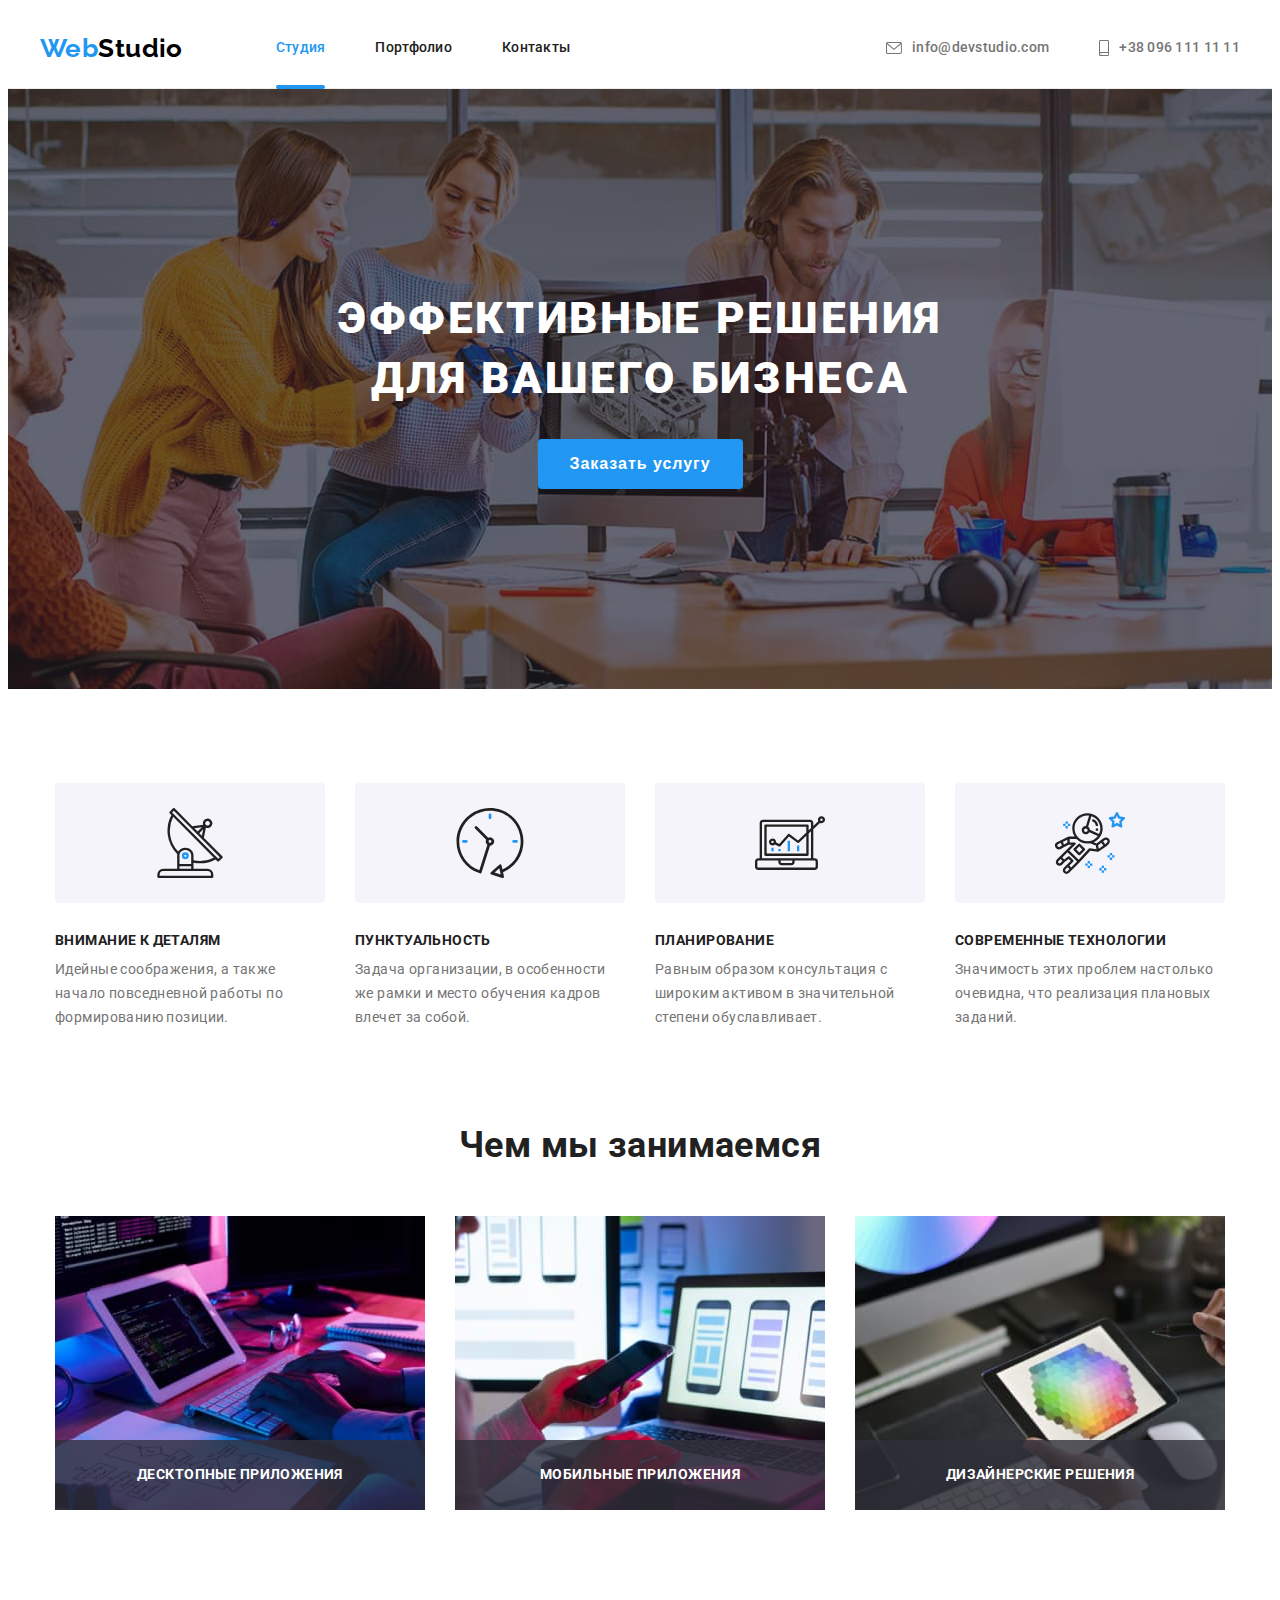
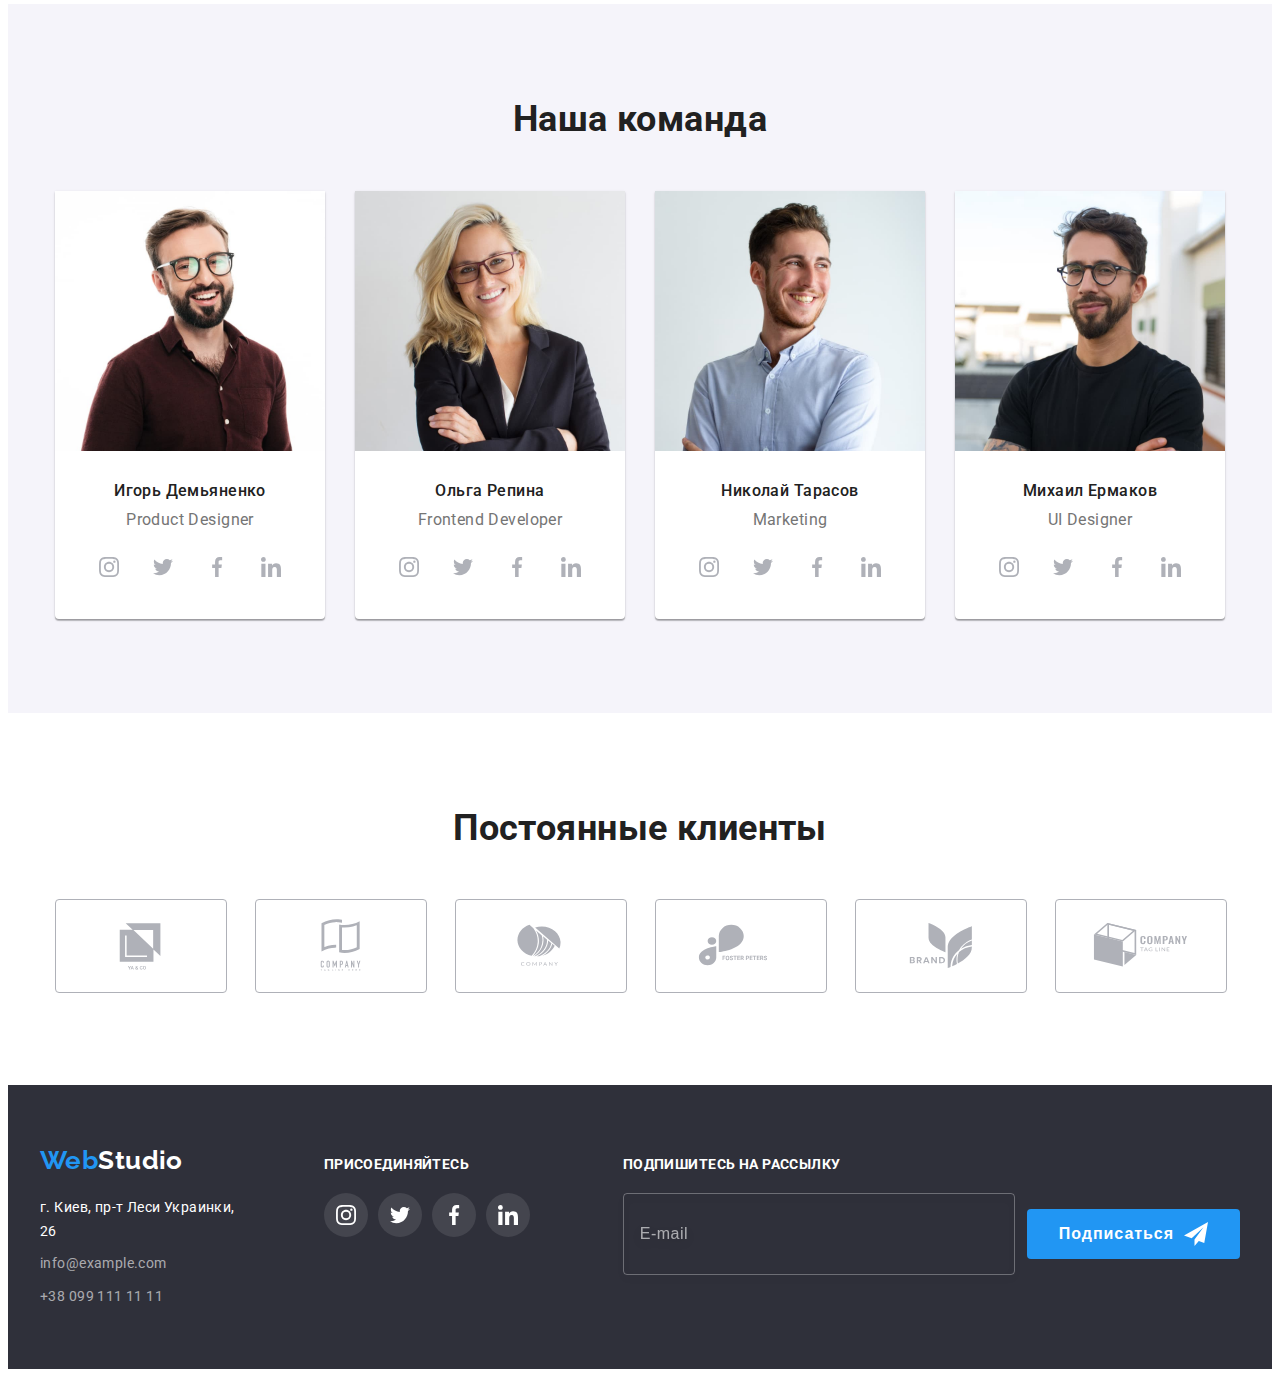
==== commit ca02ec15: "Applies BEM and SASS to all elements" ====
--- a/index.html
+++ b/index.html
@@ -361,59 +361,59 @@
     </main>
     <!---------------------------------------------- Футер ------------------------------------------------------->
     <footer class="footer">
-        <div class="footer-wrap container">
-            <div class="footer-content">
+        <div class="footer__wrap container">
+            <div class="footer__content">
                 <a class="logo link" href="./index.html" lang="en">
                     Web<span class="logo--light">Studio</span>
                 </a>
                 <address>
                     <ul class="address">
-                        <li class="address-item">
-                            <a class="address-link link" href="https://goo.gl/maps/ojqtrY3gg8iYZvjQA" target="_blank"
+                        <li class="address__item">
+                            <a class="address__link link" href="https://goo.gl/maps/ojqtrY3gg8iYZvjQA" target="_blank"
                                 rel="nooperner noreferrer">г. Киев, пр-т Леси Украинки, 26
                             </a>
                         </li>
 
-                        <li class="address-item">
-                            <a class="address-contacts link" href="mailto:info@example.com">info@example.com</a>
+                        <li class="address__item">
+                            <a class="address__contacts link" href="mailto:info@example.com">info@example.com</a>
                         </li>
 
-                        <li class="address-item">
-                            <a class="address-contacts link" href="tel:+380991111111">+38 099 111 11 11</a>
+                        <li class="address__item">
+                            <a class="address__contacts link" href="tel:+380991111111">+38 099 111 11 11</a>
                         </li>
                     </ul>
                 </address>
             </div>
-            <div class="footer-social">
-                <p class="label">Присоединяйтесь</p>        
-                <ul class="box">                
-                    <li class="social-item">
-                        <a href="" class="footer-social-link social-link box">
-                            <svg class="icon-social" width="20" height="20">
+            <div class="footer__socials">
+                <p class="footer__join-text">Присоединяйтесь</p>        
+                <ul class="socials">                
+                    <li class="socials__item">
+                        <a href="" class="socials__link socials__link--dark">
+                            <svg class="socials__icon" width="20" height="20">
                                 <use href="./images/icons.svg#icon-instagram"></use>
                             </svg>
                         </a>
                     </li>
                     
-                    <li class="social-item">
-                        <a href="" class="footer-social-link social-link box">
-                            <svg class="icon-social" width="20" height="20">
+                    <li class="socials__item">
+                        <a href="" class="socials__link socials__link--dark">
+                            <svg class="socials__icon" width="20" height="20">
                                 <use href="./images/icons.svg#icon-twitter"></use>
                             </svg>
                         </a>
                     </li>
                     
-                    <li class="social-item">
-                        <a href="" class="footer-social-link social-link box">
-                            <svg class="icon-social" width="20" height="20">
+                    <li class="socials__item">
+                        <a href="" class="socials__link socials__link--dark">
+                            <svg class="socials__icon" width="20" height="20">
                                 <use href="./images/icons.svg#icon-facebook"></use>
                             </svg>
                         </a>
                     </li>
                     
-                    <li class="social-item">
-                        <a href="" class="footer-social-link social-link box ">
-                            <svg class="icon-social" width="20" height="20">
+                    <li class="socials__item">
+                        <a href="" class="socials__link socials__link--dark">
+                            <svg class="socials__icon" width="20" height="20">
                                 <use href="./images/icons.svg#icon-linkedin"></use>
                             </svg>
                         </a>
@@ -421,18 +421,18 @@
                 </ul>
             </div>
             <form action="#">
-                    <label class="label sub-text" for="sub-email">Подпишитесь на рассылку</label>
-                    <div class="box">
+                    <label class="footer__label" for="sub-email">Подпишитесь на рассылку</label>
+                    <div class="footer__input-wrap">
                         <input 
-                            class="sub-field" 
+                            class="footer__input" 
                             type="email" 
                             name="email" 
                             id="sub-email"
                             placeholder="E-mail"
                         >
-                        <button type="submit" class="button box">
+                        <button type="submit" class="footer__button button">
                             Подписаться
-                            <svg class="icon-send" width="24" height="24">
+                            <svg class="footer__icon" width="24" height="24">
                                 <use href="./images/icons.svg#icon-send"></use>
                             </svg>                        
                         </button>
@@ -442,90 +442,90 @@
     </footer>
     <div class="backdrop is-hidden" data-modal>
         <div class="modal">
-            <button type="button" class="modal-btn box" data-modal-close>
-                <svg class="icon-close" width="18" height="18">
+            <button type="button" class="modal__button-close" data-modal-close>
+                <svg class="modal__icon-close" width="18" height="18">
                     <use href="./images/icons.svg#icon-close"></use>
                 </svg>   
             </button>            
-                <p class="modal-text">Оставьте свои данные, мы вам перезвоним</p>
-                <form class="modal-form" action="#">                      
-                    <div class="form-wrap">
-                        <label class="form-name" for="name">Имя</label>
-                        <span class="input-wrap">
+                <p class="modal__text">Оставьте свои данные, мы вам перезвоним</p>
+                <form action="#">                      
+                    <div class="modal__form-wrap">
+                        <label class="modal__label" for="name">Имя</label>
+                        <span class="modal__input-wrap">
                             <input 
-                                class="form-field" 
+                                class="modal__input" 
                                 type="text" 
                                 name="name" 
                                 id="name"
                                 required
                                 minlength="2"
                             >
-                            <svg class="form-icon" width="18" height="18">
+                            <svg class="modal__form-icon" width="18" height="18">
                                 <use href="./images/icons.svg#icon-person"></use>
                             </svg>
                         </span>
                     </div>
 
-                    <div class="form-wrap">
-                        <label class="form-name" for="tel">Телефон</label>
-                        <span class="input-wrap">
+                    <div class="modal__form-wrap">
+                        <label class="modal__label" for="tel">Телефон</label>
+                        <span class="modal__input-wrap">
                             <input 
-                                class="form-field" 
+                                class="modal__input" 
                                 type="tel" 
                                 name="tel" 
                                 id="tel"
                                 required
                             >
-                            <svg class="form-icon" width="18" height="18">
+                            <svg class="modal__form-icon" width="18" height="18">
                                 <use href="./images/icons.svg#icon-phone"></use>
                             </svg>
                         </span>
                     </div>
 
-                    <div class="form-wrap">
-                        <label class="form-name" for="email">Почта</label>
-                        <span class="input-wrap">
+                    <div class="modal__form-wrap">
+                        <label class="modal__label" for="email">Почта</label>
+                        <span class="modal__input-wrap">
                             <input 
-                                class="form-field" 
+                                class="modal__input" 
                                 type="email" 
                                 name="email" 
                                 id="email"
                             >
-                            <svg class="form-icon" width="18" height="18">
+                            <svg class="modal__form-icon" width="18" height="18">
                                 <use href="./images/icons.svg#icon-email"></use>
                             </svg>
                         </span>
                     </div>
 
-                    <div class="comment-wrap">
-                        <label class="form-name" for="comment">Комментарий</label>
+                    <div class="modal__textarea-wrap">
+                        <label class="modal__label" for="textarea">Комментарий</label>
                         <textarea 
-                            class="form-comment" 
-                            name="comment" 
-                            id="comment" 
+                            class="modal__textarea" 
+                            name="textarea" 
+                            id="teaxtarea" 
                             placeholder="Введите текст"
                         ></textarea>
                     </div>
 
-                    <div class="check-wrap">
+                    <div class="modal__check-wrap">
                         <input 
                             type="checkbox"
                             name="policy"
                             id="policy"
-                            class="form-check visually-hidden"
+                            class="modal__check-input visually-hidden"
                         >
-                        <label class="check-text" for="policy">
-                            <span class="check-box box">
-                                <svg class="check-icon" width="11" height="8">
+                        <label class="modal__check-label" for="policy">
+                            <span class="modal__check-box">
+                                <svg class="modal__check-icon" width="11" height="8">
                                     <use href="./images/icons.svg#icon-check"></use>
                                 </svg>
                             </span>
                             Соглашаюсь с рассылкой и принимаю&nbsp; 
-                            <a href="" class="check-link">Условия договора</a>
+                            <a href="" class="modal__check-link">Условия договора</a>
                         </label>
                     </div>
 
-                    <button class="button form-button" type="submit">Отправить</button>
+                    <button class="button modal__button" type="submit">Отправить</button>
                 </form>                        
         </div>
     </div>
--- a/css/main.min.css
+++ b/css/main.min.css
@@ -1,2 +1,2 @@
-:root{--main-title-color: #212121;--text-color: #757575;--main-accent-color: #2196f3;--second-accent-color: #ffffff;--navigation-text-color: #212121;--footer-contacts-color: rgba(255, 255, 255, 0.6);--black-color: #000000;--main-background-color: #ffffff;--second-background-color: #2f303a;--third-background-color: #f5f4fa;--icons-color: #afb1b8}.visually-hidden{position:absolute;clip:rect(0 0 0 0);width:1px;height:1px;margin:-1px;border:0;padding:0;overflow:hidden}p,h1,h2,h3,h4,h5,h6{margin:0}ul{margin:0;padding:0;list-style:none}button{cursor:pointer}img{display:block;max-width:100%;height:auto}.link{text-decoration:none}body{font-family:Roboto, sans-serif;color:var(--main-title-color);background-color:var(--main-background-color);font-size:14px;line-height:1.14;letter-spacing:0.03em}.section{padding-top:94px;padding-bottom:94px}.container{width:1200px;margin-left:auto;margin-right:auto;padding-left:15px;padding-right:15px}.section-title{font-weight:700;font-size:36px;line-height:1.17;text-align:center}.button{min-width:200px;padding:10px 32px;border-radius:4px;border-style:none;font-weight:700;font-size:16px;line-height:1.87;letter-spacing:0.06em;color:var(--second-accent-color);background-color:var(--main-accent-color);transition:background-color 250ms cubic-bezier(0.4, 0, 0.2, 1),box-shadow 250ms cubic-bezier(0.4, 0, 0.2, 1)}.button:hover,.button:focus{background-color:#188ce8;box-shadow:0px 4px 4px rgba(0,0,0,0.15)}.socials{display:flex;justify-content:center;align-items:center}.socials__item{width:44px;height:44px}.socials__item+.socials__item{margin-left:10px}.socials__link{display:flex;justify-content:center;align-items:center;width:100%;height:100%;background-color:var(--main-background-color);border-radius:50%;color:var(--icons-color);transition:background-color 250ms cubic-bezier(0.4, 0, 0.2, 1),color 250ms cubic-bezier(0.4, 0, 0.2, 1)}.socials__link:hover,.socials__link:focus{background-color:var(--main-accent-color);color:var(--second-accent-color)}.socials__icon{fill:currentColor}.backdrop{position:fixed;width:100vw;height:100vh;top:0;left:0;background-color:rgba(0,0,0,0.2);transition:opacity 500ms cubic-bezier(0.4, 0, 0.2, 1),visibility 500ms cubic-bezier(0.4, 0, 0.2, 1)}.backdrop.is-hidden .modal{transform:scale(4) rotate(270deg)}.modal{position:absolute;top:50%;left:50%;transform:translate(-50%, -50%) scale(1);transition:transform 1000ms cubic-bezier(0.4, 0, 0.2, 1);padding:40px;width:528px;min-height:581px;background-color:var(--second-accent-color);border-radius:4px}.modal:hover{box-shadow:0px 1px 3px rgba(0,0,0,0.12),0px 1px 1px rgba(0,0,0,0.14),0px 2px 1px rgba(0,0,0,0.2)}.modal-btn{position:absolute;top:8px;right:8px;width:30px;height:30px;background-color:var(--second-accent-color);color:var(--black-color);border-radius:50%;border:1px solid rgba(0,0,0,0.1);transition:color 250ms cubic-bezier(0.4, 0, 0.2, 1)}.modal-btn:hover,.modal-btn:focus{color:var(--main-accent-color)}.icon-close{fill:currentColor}.is-hidden{opacity:0;visibility:hidden;pointer-events:none}.modal-text{text-align:center;margin-bottom:12px;font-weight:700;font-size:20px;line-height:1.15}.form-wrap{margin-bottom:10px}.form-field:-webkit-autofill{-webkit-background-clip:text;-webkit-text-fill-color:var(--text-color)}.comment-wrap{margin-bottom:20px}.form-name{display:block;margin-bottom:4px;font-weight:400;font-size:12px;line-height:1.17;letter-spacing:0.01em;color:var(--text-color)}.input-wrap{position:relative}.form-field{display:block;width:100%;height:40px;padding-left:43px;padding-right:15px;background-color:transparent;border:1px solid rgba(33,33,33,0.2);border-radius:4px;font-weight:400;font-size:14px;line-height:1.14;letter-spacing:0.01em;color:var(--text-color);transition:border-color 250ms cubic-bezier(0.4, 0, 0.2, 1)}.form-field:focus{border-color:var(--main-accent-color);outline:none}.form-icon{position:absolute;top:11px;left:12px;transition:fill 250ms cubic-bezier(0.4, 0, 0.2, 1)}.form-field:focus+.form-icon{fill:var(--main-accent-color)}.form-comment{display:block;resize:none;width:100%;height:120px;padding:12px 16px;border:1px solid rgba(33,33,33,0.2);border-radius:4px;font-weight:400;font-size:14px;line-height:1.14;letter-spacing:0.01em;color:var(--text-color);transition:border-color 250ms cubic-bezier(0.4, 0, 0.2, 1)}.form-comment:focus{border-color:var(--main-accent-color);outline:none}.form-comment::placeholder{font-weight:400;font-size:14px;line-height:1.14;letter-spacing:0.01em;color:rgba(117,117,117,0.5)}.form-button{display:block;margin-left:auto;margin-right:auto}.check-wrap{margin-bottom:30px}.check-text{display:flex;justify-content:center;align-items:center;font-weight:400;line-height:1.71;color:var(--text-color)}.check-link{color:var(--main-accent-color)}.check-box{width:16px;height:15px;border:2px solid var(--main-title-color);border-radius:2px;margin-right:7px;transition:background-color 250ms cubic-bezier(0.4, 0, 0.2, 1),border-color 250ms cubic-bezier(0.4, 0, 0.2, 1)}.form-check:checked+.check-text .check-box{background-color:var(--main-accent-color);border:none}.form-check:focus+.check-text .check-box{border-color:var(--main-accent-color)}.check-icon{fill:var(--second-accent-color)}.navigation__logo{margin-right:93px}.logo{font-family:Raleway;font-weight:700;font-size:26px;line-height:1.19;color:var(--main-accent-color)}.logo--dark{color:var(--black-color)}.logo--light{color:var(--second-accent-color)}.header{border-bottom:1px solid #ececec}.header__container,.navigation,.navigation__list{display:flex;justify-content:center;align-items:center}.navigation__item:not(:last-child){margin-right:50px}.navigation__link{display:block;padding-top:32px;padding-bottom:32px;color:var(--navigation-text-color)}.navigation__link--current{color:var(--main-accent-color);position:relative}.navigation__link--current::after{position:absolute;left:0;bottom:-1px;content:'';width:100%;height:4px;background-color:var(--main-accent-color);border-radius:2px}.header-contacts{margin-left:auto}.contacts{display:flex;justify-content:center;align-items:center}.contacts__item:not(:last-child){margin-right:50px}.contacts__link{display:flex;justify-content:center;align-items:center;color:var(--text-color)}.navigation__link,.contacts__link{font-weight:500;letter-spacing:0.02em;transition:color 250ms cubic-bezier(0.4, 0, 0.2, 1)}.navigation__link:hover,.navigation__link:focus,.contacts__link:hover,.contacts__link:focus{color:var(--main-accent-color)}.contacts__icon{margin-right:10px;fill:currentColor}.hero{max-width:1600px;padding-top:200px;padding-bottom:200px;margin-left:auto;margin-right:auto;text-align:center;background-color:var(--second-background-color);background-image:linear-gradient(rgba(47,48,58,0.4), rgba(47,48,58,0.4)),url(../images/hero-img.jpg);background-repeat:no-repeat;background-position:center;background-size:cover}.hero__title{width:696px;margin-left:auto;margin-right:auto;margin-bottom:30px;font-weight:900;font-size:44px;line-height:1.36;letter-spacing:0.06em;text-transform:uppercase;color:var(--second-accent-color)}.advantages{padding-top:94px;padding-bottom:0}.advantages__list{display:flex;justify-content:center;align-items:center}.advantages__item{width:270px}.advantages__item:not(:last-child){margin-right:30px}.advantages__wrap{display:flex;justify-content:center;align-items:center;width:100%;height:120px;margin-bottom:30px;border-radius:4px;background-color:var(--third-background-color)}.advantages__title{margin-bottom:10px;font-weight:700;font-size:14px;text-transform:uppercase}.advantages__text{line-height:1.71;color:var(--text-color)}.works{padding-top:94px;padding-bottom:94px}.works__title{margin-bottom:50px}.works__list{display:flex;justify-content:center;align-items:center}.works__item{position:relative}.works__item:not(:last-child){margin-right:30px}.works__example{display:flex;justify-content:center;align-items:center;position:absolute;left:0;bottom:0;width:100%;height:70px;font-weight:700;font-size:14px;text-transform:uppercase;color:var(--second-accent-color);background-color:rgba(47,48,58,0.8)}.team{padding-top:94px;padding-bottom:94px;background-color:var(--third-background-color)}.team__title{margin-bottom:50px}.team__list{display:flex;justify-content:center;align-items:center}.team__item{background-color:var(--main-background-color);box-shadow:0px 1px 3px rgba(0,0,0,0.12),0px 1px 1px rgba(0,0,0,0.14),0px 2px 1px rgba(0,0,0,0.2);border-radius:0px 0px 4px 4px}.team__item:not(:last-child){margin-right:30px}.team__content{text-align:center;padding-top:30px;padding-bottom:30px}.team__person{margin-bottom:10px;font-weight:500;font-size:16px;line-height:1.19}.team__text{font-size:16px;line-height:1.19;color:var(--text-color);margin-bottom:16px}.clients{padding-top:94px;padding-bottom:94px}.clients__title{margin-bottom:50px}.clients__list{display:flex;justify-content:center;align-items:center}.clients__item{width:170px;height:92px}.clients__item+.clients__item{margin-left:30px}.clients__link{display:flex;justify-content:center;align-items:center;width:100%;height:100%;background-color:var(--main-background-color);color:var(--icons-color);border:1px solid var(--icons-color);border-radius:4px;transition:color 250ms cubic-bezier(0.4, 0, 0.2, 1),border-color 250ms cubic-bezier(0.4, 0, 0.2, 1)}.clients__link:hover,.clients__link:focus{color:var(--main-accent-color);border-color:var(--accent-color)}.clients__icon{fill:currentColor}.footer{padding-top:60px;padding-bottom:60px;background-color:var(--second-background-color)}.footer-wrap{display:flex;align-items:baseline}.footer-content .logo{display:block;margin-bottom:20px}.footer-content{flex-grow:1;margin-right:70px}.footer-social{margin-right:93px}.address{font-style:normal;font-weight:400;line-height:1.71}.address-item:not(:last-child){margin-bottom:9px}.address-link,.address-contacts{transition:color 250ms cubic-bezier(0.4, 0, 0.2, 1)}.address-link:hover,.address-link:focus,.address-contacts:hover,.address-contacts:focus{color:var(--main-accent-color)}.address-link{color:var(--second-accent-color)}.address-contacts{color:var(--footer-contacts-color)}.label{margin-bottom:20px;font-weight:700;text-transform:uppercase;color:var(--second-accent-color)}.footer-social-link{color:var(--second-accent-color);background-color:rgba(255,255,255,0.1)}.icon-send{margin-left:10px;fill:var(--second-accent-color)}.sub-text{display:block}.sub-field{width:358px;height:50px;background-color:transparent;color:var(--second-accent-color);padding:15px 16px;margin-right:12px;font-weight:400;font-size:16px;line-height:1.25;letter-spacing:0.03em;border:1px solid rgba(255,255,255,0.3);border-radius:4px;filter:drop-shadow(0px 4px 4px rgba(0,0,0,0.15));transition:border-color 250ms cubic-bezier(0.4, 0, 0.2, 1)}.sub-field:focus{border-color:var(--main-accent-color);outline:none}.sub-field::placeholder{font-weight:400;font-size:16px;line-height:1.25;letter-spacing:0.03em;color:var(--footer-contacts-color)}.sub-field:-webkit-autofill{-webkit-background-clip:text;-webkit-text-fill-color:var(--second-accent-color)}.filters{justify-content:center;margin-bottom:50px}.filters-item:not(:last-child){margin-right:8px}.filters-button{min-width:73px;padding:6px 22px;border-radius:4px;border-style:none;font-weight:500;font-size:16px;line-height:1.62;letter-spacing:0.03em;color:var(--main-title-color);background-color:var(--third-background-color);transition:color 250ms cubic-bezier(0.4, 0, 0.2, 1),background-color 250ms cubic-bezier(0.4, 0, 0.2, 1),box-shadow 250ms cubic-bezier(0.4, 0, 0.2, 1)}.filters-button:hover,.filters-button:focus{color:var(--second-accent-color);background-color:var(--main-accent-color);box-shadow:0px 3px 1px rgba(0,0,0,0.1),0px 1px 2px rgba(0,0,0,0.08),0px 2px 2px rgba(0,0,0,0.12)}.projects{flex-wrap:wrap;margin-right:-30px;margin-bottom:-30px}.projects-item{flex-basis:calc(100% / 3 - 30px);margin-right:30px;margin-bottom:30px}.projects-link{display:block;transition:box-shadow 250ms cubic-bezier(0.4, 0, 0.2, 1)}.projects-link:hover,.projects-link:focus{box-shadow:0px 1px 1px rgba(0,0,0,0.12),0px 4px 4px rgba(0,0,0,0.06),1px 4px 6px rgba(0,0,0,0.16)}.projects-thumb{position:relative;overflow:hidden}.projects-hidden-text{position:absolute;top:0;left:0;height:100%;padding:63px 24px;font-size:18px;line-height:1.56;color:var(--second-accent-color);background-color:rgba(33,150,243,0.9);transform:translateY(100%);transition:transform 250ms cubic-bezier(0.4, 0, 0.2, 1)}.projects-link:hover .projects-hidden-text,.projects-link:focus .projects-hidden-text{transform:translateY(0)}.projects-content{padding:20px 24px;border:1px solid #eeeeee;border-top:none}.projects-title{margin-bottom:4px;font-weight:700;font-size:18px;line-height:2;letter-spacing:0.06em;color:var(--main-title-color)}.projects-text{font-size:16px;line-height:1.87;color:var(--text-color)}
+:root{--main-title-color: #212121;--text-color: #757575;--main-accent-color: #2196f3;--second-accent-color: #ffffff;--navigation-text-color: #212121;--footer-contacts-color: rgba(255, 255, 255, 0.6);--black-color: #000000;--main-background-color: #ffffff;--second-background-color: #2f303a;--third-background-color: #f5f4fa;--icons-color: #afb1b8}.visually-hidden{position:absolute;clip:rect(0 0 0 0);width:1px;height:1px;margin:-1px;border:0;padding:0;overflow:hidden}p,h1,h2,h3,h4,h5,h6{margin:0}ul{margin:0;padding:0;list-style:none}button{cursor:pointer}img{display:block;max-width:100%;height:auto}.link{text-decoration:none}body{font-family:Roboto, sans-serif;color:var(--main-title-color);background-color:var(--main-background-color);font-size:14px;line-height:1.14;letter-spacing:0.03em}.container{width:1200px;margin-left:auto;margin-right:auto;padding-left:15px;padding-right:15px}.section-title{font-weight:700;font-size:36px;line-height:1.17;text-align:center}.button{min-width:200px;padding:10px 32px;border-radius:4px;border-style:none;font-weight:700;font-size:16px;line-height:1.87;letter-spacing:0.06em;color:var(--second-accent-color);background-color:var(--main-accent-color);transition:background-color 250ms cubic-bezier(0.4, 0, 0.2, 1),box-shadow 250ms cubic-bezier(0.4, 0, 0.2, 1)}.button:hover,.button:focus{background-color:#188ce8;box-shadow:0px 4px 4px rgba(0,0,0,0.15)}.socials{display:flex;justify-content:center;align-items:center}.socials__item{width:44px;height:44px}.socials__item+.socials__item{margin-left:10px}.socials__link{display:flex;justify-content:center;align-items:center;width:100%;height:100%;background-color:var(--main-background-color);border-radius:50%;color:var(--icons-color);transition:background-color 250ms cubic-bezier(0.4, 0, 0.2, 1),color 250ms cubic-bezier(0.4, 0, 0.2, 1)}.socials__link:hover,.socials__link:focus{background-color:var(--main-accent-color);color:var(--second-accent-color)}.socials__icon{fill:currentColor}.backdrop{position:fixed;width:100vw;height:100vh;top:0;left:0;background-color:rgba(0,0,0,0.2);transition:opacity 500ms cubic-bezier(0.4, 0, 0.2, 1),visibility 500ms cubic-bezier(0.4, 0, 0.2, 1)}.is-hidden{opacity:0;visibility:hidden;pointer-events:none}.backdrop.is-hidden .modal{transform:scale(4) rotate(270deg)}.modal{position:absolute;top:50%;left:50%;transform:translate(-50%, -50%) scale(1);transition:transform 1000ms cubic-bezier(0.4, 0, 0.2, 1);padding:40px;width:528px;min-height:581px;background-color:var(--second-accent-color);border-radius:4px}.modal:hover{box-shadow:0px 1px 3px rgba(0,0,0,0.12),0px 1px 1px rgba(0,0,0,0.14),0px 2px 1px rgba(0,0,0,0.2)}.modal__button-close{display:flex;justify-content:center;align-items:center;position:absolute;top:8px;right:8px;width:30px;height:30px;background-color:var(--second-accent-color);color:var(--black-color);border-radius:50%;border:1px solid rgba(0,0,0,0.1);transition:color 250ms cubic-bezier(0.4, 0, 0.2, 1)}.modal__button-close:hover,.modal__button-close:focus{color:var(--main-accent-color)}.modal__icon-close{fill:currentColor}.modal__text{text-align:center;margin-bottom:12px;font-weight:700;font-size:20px;line-height:1.15}.modal__form-wrap{margin-bottom:10px}.modal__label{display:block;margin-bottom:4px;font-weight:400;font-size:12px;line-height:1.17;letter-spacing:0.01em;color:var(--text-color)}.modal__input-wrap{position:relative}.modal__input{display:block;width:100%;height:40px;padding-left:43px;padding-right:15px;background-color:transparent;border:1px solid rgba(33,33,33,0.2);border-radius:4px;font-weight:400;font-size:14px;line-height:1.14;letter-spacing:0.01em;color:var(--text-color);transition:border-color 250ms cubic-bezier(0.4, 0, 0.2, 1)}.modal__input:focus{border-color:var(--main-accent-color);outline:none}.modal__input:-webkit-autofill{-webkit-background-clip:text;-webkit-text-fill-color:var(--text-color)}.modal__form-icon{position:absolute;top:11px;left:12px;transition:fill 250ms cubic-bezier(0.4, 0, 0.2, 1)}.modal__input:focus+.modal__form-icon{fill:var(--main-accent-color)}.modal__textarea-wrap{margin-bottom:20px}.modal__textarea{display:block;resize:none;width:100%;height:120px;padding:12px 16px;border:1px solid rgba(33,33,33,0.2);border-radius:4px;font-weight:400;font-size:14px;line-height:1.14;letter-spacing:0.01em;color:var(--text-color);transition:border-color 250ms cubic-bezier(0.4, 0, 0.2, 1)}.modal__textarea:focus{border-color:var(--main-accent-color);outline:none}.modal__textarea::placeholder{font-weight:400;font-size:14px;line-height:1.14;letter-spacing:0.01em;color:rgba(117,117,117,0.5)}.modal__check-wrap{margin-bottom:30px}.modal__check-label{display:flex;justify-content:center;align-items:center;font-weight:400;line-height:1.71;color:var(--text-color)}.modal__check-box{display:flex;justify-content:center;align-items:center;width:16px;height:15px;border:2px solid var(--main-title-color);border-radius:2px;margin-right:7px;transition:background-color 250ms cubic-bezier(0.4, 0, 0.2, 1),border-color 250ms cubic-bezier(0.4, 0, 0.2, 1)}.modal__check-input:checked+.modal__check-label .modal__check-box{background-color:var(--main-accent-color);border:none}.modal__check-input:focus+.modal__check-label .modal__check-box{border-color:var(--main-accent-color)}.modal__check-icon{fill:var(--second-accent-color)}.modal__check-link{color:var(--main-accent-color)}.modal__button{display:block;margin-left:auto;margin-right:auto}.navigation__logo{margin-right:93px}.logo{font-family:Raleway;font-weight:700;font-size:26px;line-height:1.19;color:var(--main-accent-color)}.logo--dark{color:var(--black-color)}.logo--light{color:var(--second-accent-color)}.header{border-bottom:1px solid #ececec}.header__container,.navigation,.navigation__list{display:flex;justify-content:center;align-items:center}.navigation__item:not(:last-child){margin-right:50px}.navigation__link{display:block;padding-top:32px;padding-bottom:32px;color:var(--navigation-text-color)}.navigation__link--current{color:var(--main-accent-color);position:relative}.navigation__link--current::after{position:absolute;left:0;bottom:-1px;content:'';width:100%;height:4px;background-color:var(--main-accent-color);border-radius:2px}.header-contacts{margin-left:auto}.contacts{display:flex;justify-content:center;align-items:center}.contacts__item:not(:last-child){margin-right:50px}.contacts__link{display:flex;justify-content:center;align-items:center;color:var(--text-color)}.navigation__link,.contacts__link{font-weight:500;letter-spacing:0.02em;transition:color 250ms cubic-bezier(0.4, 0, 0.2, 1)}.navigation__link:hover,.navigation__link:focus,.contacts__link:hover,.contacts__link:focus{color:var(--main-accent-color)}.contacts__icon{margin-right:10px;fill:currentColor}.hero{max-width:1600px;padding-top:200px;padding-bottom:200px;margin-left:auto;margin-right:auto;text-align:center;background-color:var(--second-background-color);background-image:linear-gradient(rgba(47,48,58,0.4), rgba(47,48,58,0.4)),url(../images/hero-img.jpg);background-repeat:no-repeat;background-position:center;background-size:cover}.hero__title{width:696px;margin-left:auto;margin-right:auto;margin-bottom:30px;font-weight:900;font-size:44px;line-height:1.36;letter-spacing:0.06em;text-transform:uppercase;color:var(--second-accent-color)}.advantages{padding-top:94px;padding-bottom:0}.advantages__list{display:flex;justify-content:center;align-items:center}.advantages__item{width:270px}.advantages__item:not(:last-child){margin-right:30px}.advantages__wrap{display:flex;justify-content:center;align-items:center;width:100%;height:120px;margin-bottom:30px;border-radius:4px;background-color:var(--third-background-color)}.advantages__title{margin-bottom:10px;font-weight:700;font-size:14px;text-transform:uppercase}.advantages__text{line-height:1.71;color:var(--text-color)}.works{padding-top:94px;padding-bottom:94px}.works__title{margin-bottom:50px}.works__list{display:flex;justify-content:center;align-items:center}.works__item{position:relative}.works__item:not(:last-child){margin-right:30px}.works__example{display:flex;justify-content:center;align-items:center;position:absolute;left:0;bottom:0;width:100%;height:70px;font-weight:700;font-size:14px;text-transform:uppercase;color:var(--second-accent-color);background-color:rgba(47,48,58,0.8)}.team{padding-top:94px;padding-bottom:94px;background-color:var(--third-background-color)}.team__title{margin-bottom:50px}.team__list{display:flex;justify-content:center;align-items:center}.team__item{background-color:var(--main-background-color);box-shadow:0px 1px 3px rgba(0,0,0,0.12),0px 1px 1px rgba(0,0,0,0.14),0px 2px 1px rgba(0,0,0,0.2);border-radius:0px 0px 4px 4px}.team__item:not(:last-child){margin-right:30px}.team__content{text-align:center;padding-top:30px;padding-bottom:30px}.team__person{margin-bottom:10px;font-weight:500;font-size:16px;line-height:1.19}.team__text{font-size:16px;line-height:1.19;color:var(--text-color);margin-bottom:16px}.clients{padding-top:94px;padding-bottom:94px}.clients__title{margin-bottom:50px}.clients__list{display:flex;justify-content:center;align-items:center}.clients__item{width:170px;height:92px}.clients__item+.clients__item{margin-left:30px}.clients__link{display:flex;justify-content:center;align-items:center;width:100%;height:100%;background-color:var(--main-background-color);color:var(--icons-color);border:1px solid var(--icons-color);border-radius:4px;transition:color 250ms cubic-bezier(0.4, 0, 0.2, 1),border-color 250ms cubic-bezier(0.4, 0, 0.2, 1)}.clients__link:hover,.clients__link:focus{color:var(--main-accent-color);border-color:var(--accent-color)}.clients__icon{fill:currentColor}.footer{padding-top:60px;padding-bottom:60px;background-color:var(--second-background-color)}.footer__wrap{display:flex;justify-content:space-between;align-items:baseline}.footer__content{margin-right:70px}.footer__content .logo{display:block;margin-bottom:20px}.address{font-style:normal;font-weight:400;line-height:1.71}.address__item:not(:last-child){margin-bottom:9px}.address__link,.address__contacts{transition:color 250ms cubic-bezier(0.4, 0, 0.2, 1)}.address__link:hover,.address__link:focus,.address__contacts:hover,.address__contacts:focus{color:var(--main-accent-color)}.address__link{color:var(--second-accent-color)}.address__contacts{color:var(--footer-contacts-color)}.footer__socials{margin-right:93px}.footer__join-text,.footer__label{margin-bottom:20px;font-weight:700;text-transform:uppercase;color:var(--second-accent-color)}.socials__link--dark{color:var(--second-accent-color);background-color:rgba(255,255,255,0.1)}.footer__label{display:block}.footer__input-wrap{display:flex;justify-content:center;align-items:center}.footer__input{width:358px;height:50px;background-color:transparent;color:var(--second-accent-color);padding:15px 16px;margin-right:12px;font-weight:400;font-size:16px;line-height:1.25;letter-spacing:0.03em;border:1px solid rgba(255,255,255,0.3);border-radius:4px;filter:drop-shadow(0px 4px 4px rgba(0,0,0,0.15));transition:border-color 250ms cubic-bezier(0.4, 0, 0.2, 1)}.footer__input:focus{border-color:var(--main-accent-color);outline:none}.footer__input::placeholder{font-weight:400;font-size:16px;line-height:1.25;letter-spacing:0.03em;color:var(--footer-contacts-color)}.footer__input:-webkit-autofill{-webkit-background-clip:text;-webkit-text-fill-color:var(--second-accent-color)}.footer__button{display:flex;justify-content:center;align-items:center}.footer__icon{margin-left:10px;fill:var(--second-accent-color)}.portfolio{padding-top:94px;padding-bottom:94px}.portfolio__filters{display:flex;justify-content:center;align-items:center;margin-bottom:50px}.portfolio__item:not(:last-child){margin-right:8px}.portfolio__button{min-width:73px;padding:6px 22px;border-radius:4px;border-style:none;font-weight:500;font-size:16px;line-height:1.62;letter-spacing:0.03em;color:var(--main-title-color);background-color:var(--third-background-color);transition:color 250ms cubic-bezier(0.4, 0, 0.2, 1),background-color 250ms cubic-bezier(0.4, 0, 0.2, 1),box-shadow 250ms cubic-bezier(0.4, 0, 0.2, 1)}.portfolio__button:hover,.portfolio__button:focus{color:var(--second-accent-color);background-color:var(--main-accent-color);box-shadow:0px 3px 1px rgba(0,0,0,0.1),0px 1px 2px rgba(0,0,0,0.08),0px 2px 2px rgba(0,0,0,0.12)}.card-set{display:flex;justify-content:center;align-items:center;flex-wrap:wrap;margin-right:-30px;margin-bottom:-30px}.card-set__item{flex-basis:calc(100% / 3 - 30px);margin-right:30px;margin-bottom:30px}.card-set__link{display:block;transition:box-shadow 250ms cubic-bezier(0.4, 0, 0.2, 1)}.card-set__link:hover,.card-set__link:focus{box-shadow:0px 1px 1px rgba(0,0,0,0.12),0px 4px 4px rgba(0,0,0,0.06),1px 4px 6px rgba(0,0,0,0.16)}.card-set__thumb{position:relative;overflow:hidden}.card-set__hidden-text{position:absolute;top:0;left:0;height:100%;padding:63px 24px;font-size:18px;line-height:1.56;color:var(--second-accent-color);background-color:rgba(33,150,243,0.9);transform:translateY(100%);transition:transform 250ms cubic-bezier(0.4, 0, 0.2, 1)}.card-set__link:hover .card-set__hidden-text,.card-set__link:focus .card-set__hidden-text{transform:translateY(0)}.card-set__content{padding:20px 24px;border:1px solid #eeeeee;border-top:none}.card-set__title{margin-bottom:4px;font-weight:700;font-size:18px;line-height:2;letter-spacing:0.06em;color:var(--main-title-color)}.card-set__text{font-size:16px;line-height:1.87;color:var(--text-color)}
 /*# sourceMappingURL=main.min.css.map */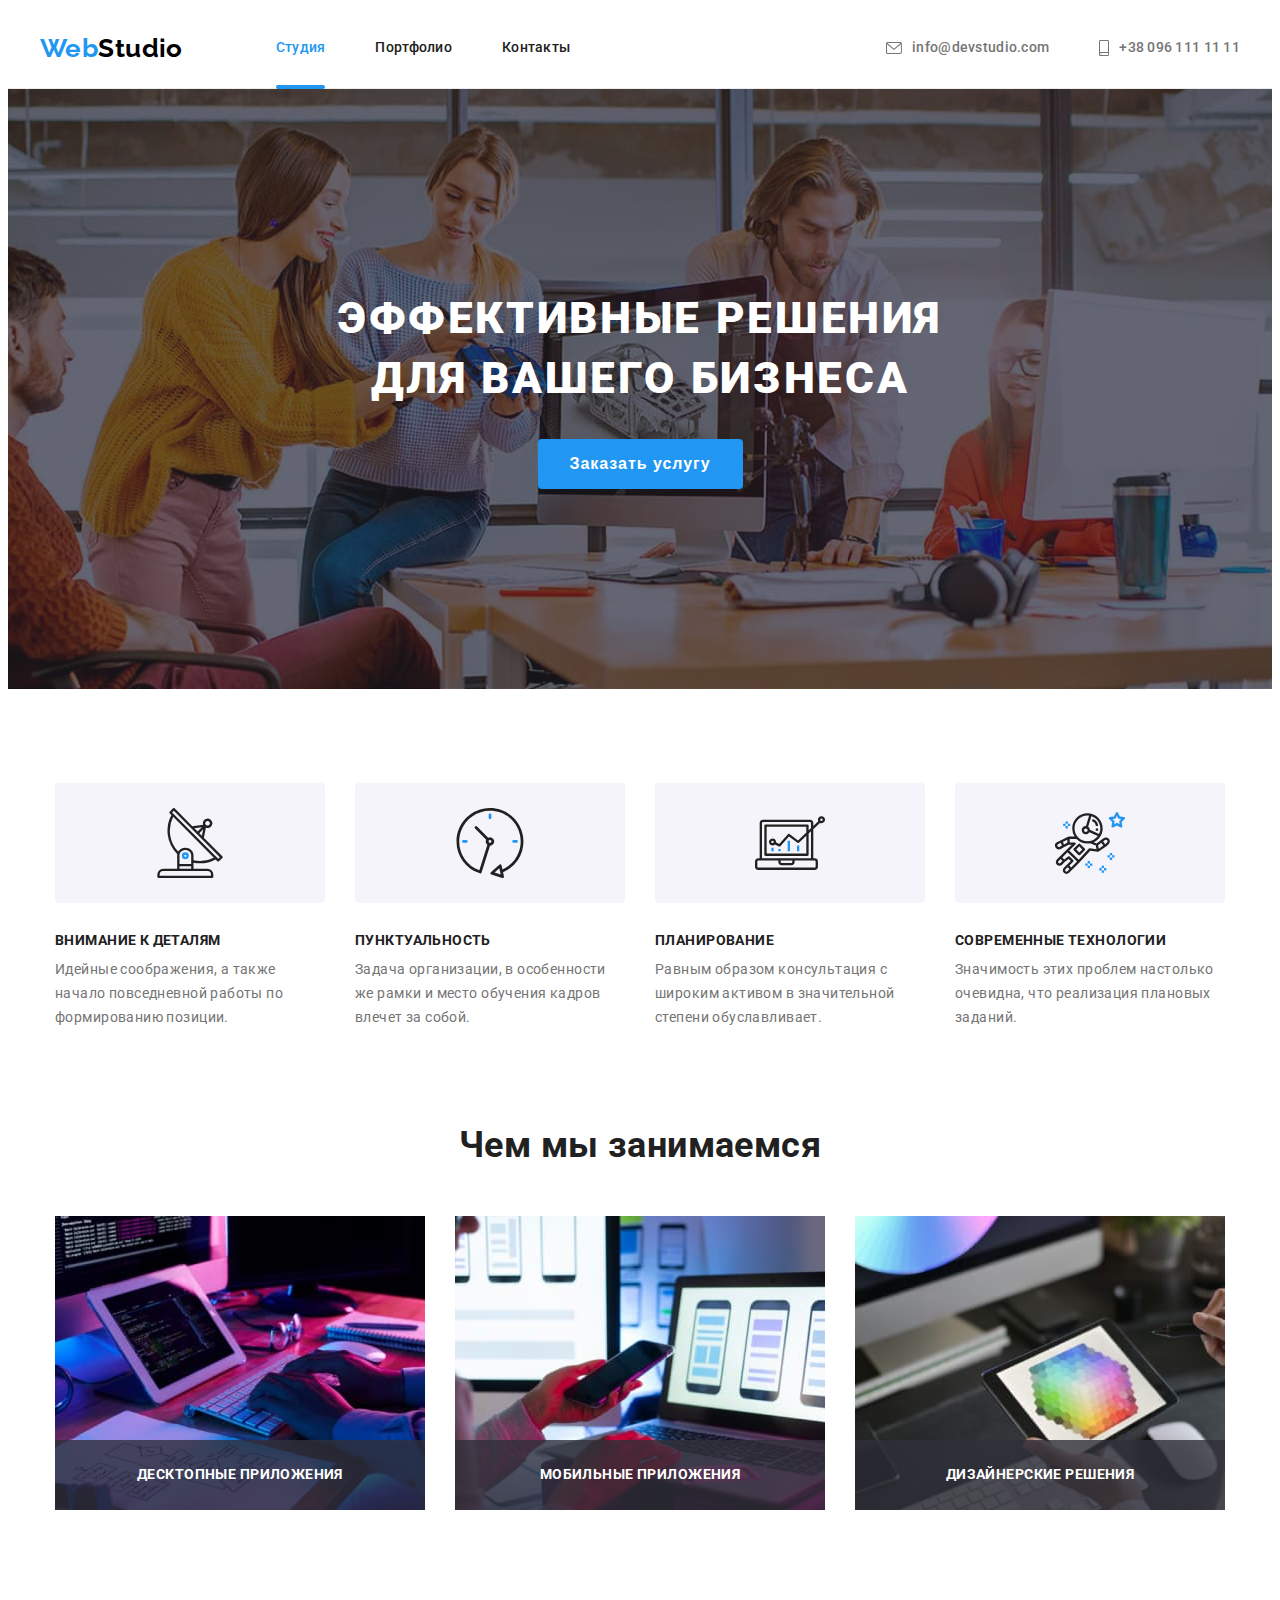
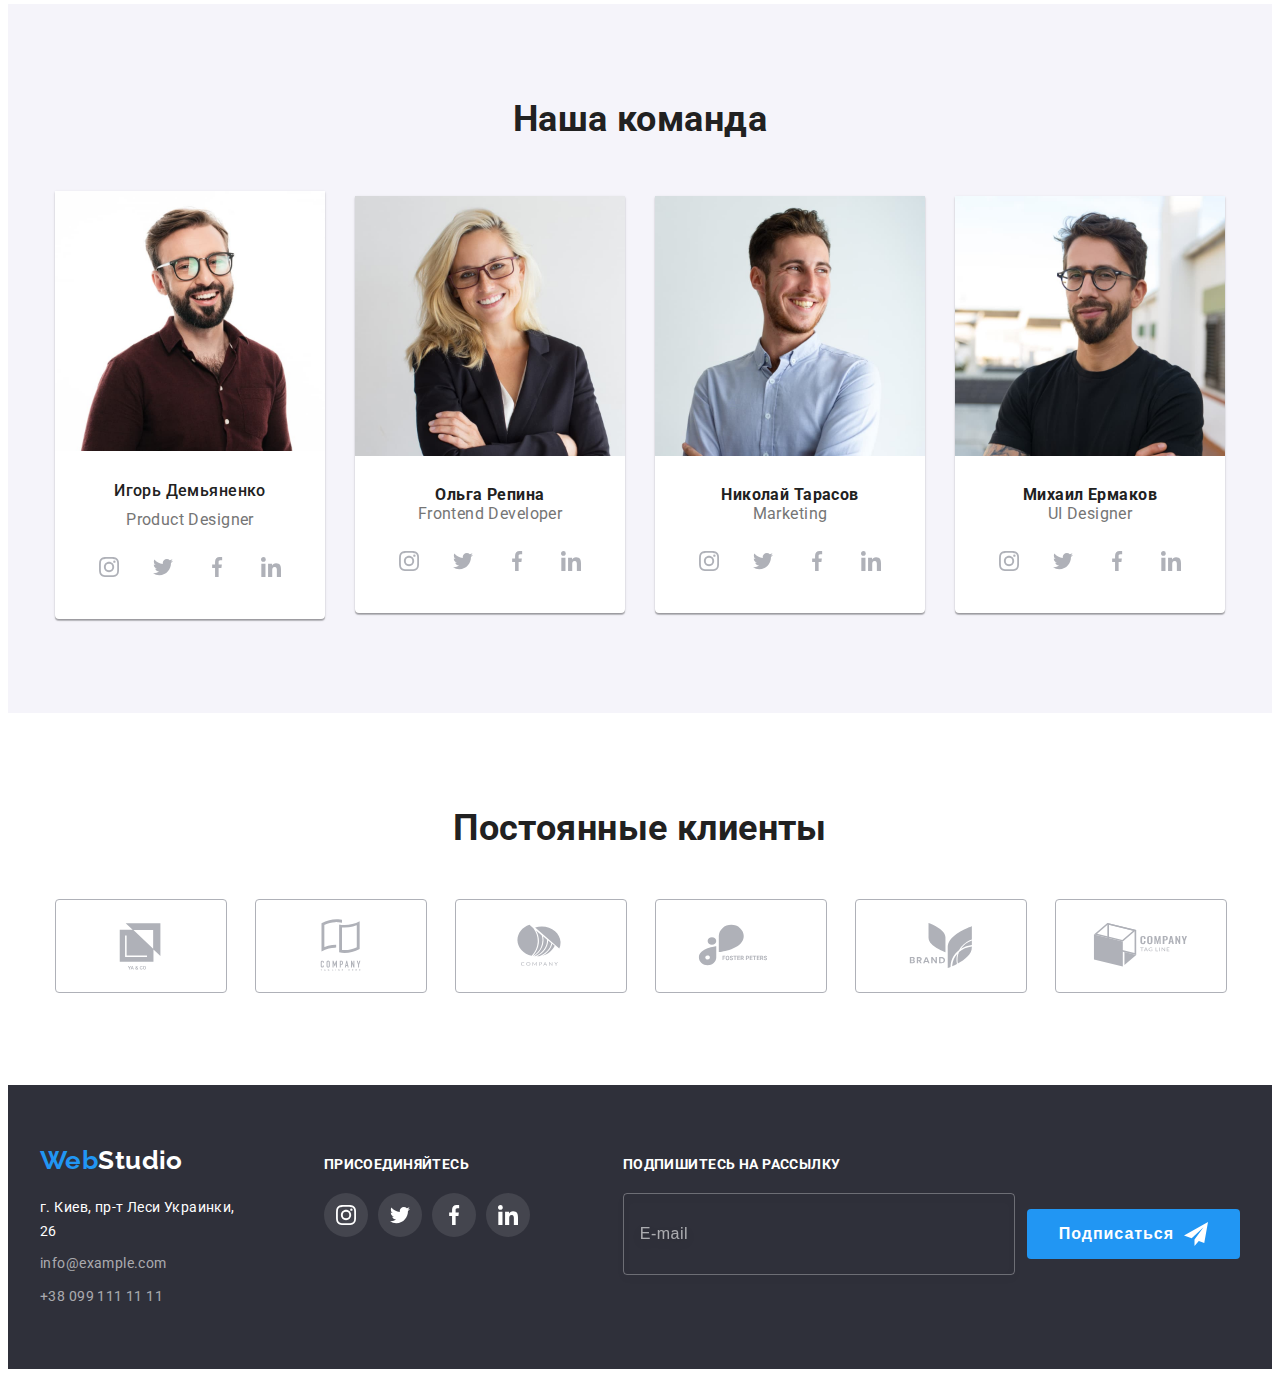
==== commit 98223eb6: "Adds corrections after the examination" ====
--- a/index.html
+++ b/index.html
@@ -12,7 +12,6 @@
     <link rel="stylesheet" href="https://cdnjs.cloudflare.com/ajax/libs/modern-normalize/1.1.0/modern-normalize.min.css"
         integrity="sha512-wpPYUAdjBVSE4KJnH1VR1HeZfpl1ub8YT/NKx4PuQ5NmX2tKuGu6U/JRp5y+Y8XG2tV+wKQpNHVUX03MfMFn9Q=="
         crossorigin="anonymous" referrerpolicy="no-referrer" />
-    <link rel="stylesheet" href="./css/styles.css">
     <link rel="stylesheet" href="./css/main.min.css">
 </head>
 <body>
@@ -20,26 +19,26 @@
     <header class="header">
         <div class="header__container container">
             <nav class="navigation">
-                <a class="navigation__logo logo link" href="./index.html" lang="en">
-                    Web<span class="logo--dark">Studio</span> 
+                <a class="navigation__logo logo" href="./index.html" lang="en">
+                    Web<span class="logo__dark">Studio</span> 
                 </a>
-                <ul class="navigation__list">
-                    <li class="navigation__item">
-                        <a class="navigation__link navigation__link--current link" href="./index.html">Студия</a>
-                    </li>
-
-                    <li class="navigation__item">
-                        <a class="navigation__link link" href="./portfolio.html">Портфолио</a>
-                    </li>
-
-                    <li class="navigation__item">
-                        <a class="navigation__link link" href="">Контакты</a>
+                <ul class="header-nav">
+                    <li class="header-nav__item">
+                        <a class="header-nav__link header-nav__link--current" href="./index.html">Студия</a>
+                    </li>
+
+                    <li class="header-nav__item">
+                        <a class="header-nav__link" href="./portfolio.html">Портфолио</a>
+                    </li>
+
+                    <li class="header-nav__item">
+                        <a class="header-nav__link" href="">Контакты</a>
                     </li>
                 </ul>
             </nav>
-            <ul class="header-contacts contacts">
+            <ul class="header__contacts contacts">
                 <li class="contacts__item">
-                    <a class="contacts__link link" href="mailto:info@devstudio.com" lang="en">
+                    <a class="contacts__link" href="mailto:info@devstudio.com" lang="en">
                         <svg class="contacts__icon" width="16" height="12">
                             <use href="./images/icons.svg#icon-envelope"></use>  
                         </svg>
@@ -48,7 +47,7 @@
                 </li>
 
                 <li class="contacts__item">
-                    <a class="contacts__link link" href="tel:+380961111111">
+                    <a class="contacts__link" href="tel:+380961111111">
                         <svg class="contacts__icon" width="10" height="16">
                             <use href="./images/icons.svg#icon-smartphone"></use>
                         </svg>                        
@@ -65,10 +64,10 @@
             <button class="button" type="button" data-modal-open>Заказать услугу</button>          
         </section>
         <!--------------------------------------------------------------- Преимущества компании----------------------------->
-        <section class="advantages">
+        <section class="section section--no-padding-bottom">
             <div class="container">
                 <h2 class="visually-hidden">Наши преимущества</h2>
-                <ul class="advantages__list">
+                <ul class="advantages">
                     <li class="advantages__item">
                         <div class="advantages__wrap"> 
                             <svg width="70" height="70">
@@ -112,10 +111,10 @@
             </div>
         </section>
         <!------------------------------------------------------- Чем занимается компания ---------------------------------->
-        <section class="works">
+        <section class="section">
             <div class="container">
-                <h2 class="section-title works__title">Чем мы занимаемся</h2>
-                <ul class="works__list">
+                <h2 class="section__title">Чем мы занимаемся</h2>
+                <ul class="works">
                     <li class="works__item">
                         <img src="./images/img1.jpg" alt="Человек, работающий и на ПК, и на планшете" width="370" height="294">
                         <p class="works__example">Десктопные приложения</p>
@@ -134,14 +133,14 @@
             </div>
         </section>
         <!---------------------------------------------------------- Команда компании -------------------------------------->
-        <section class="team">
+        <section class="section section--grey-bg">
             <div class="container">
-                <h2 class="section-title team__title">Наша команда</h2>
-                <ul class="team__list">
+                <h2 class="section__title">Наша команда</h2>
+                <ul class="team">
                     <li class="team__item">
                         <img src="./images/img4.jpg" alt="Фото Иогря Демьяненко" width="270" height="260">
                         <div class="team__content">
-                            <h3 class="team__person">Игорь Демьяненко</h3>
+                            <h3 class="team__title">Игорь Демьяненко</h3>
                             <p class="team__text" lang="en">Product Designer</p>
                             <ul class="socials">
                                 <li class="socials__item">
@@ -304,10 +303,10 @@
                 </ul>
             </div>
         </section>
-        <section class="clients">
+        <section class="section">
             <div class="container">
-                <h2 class="section-title clients__title">Постоянные клиенты</h2>
-                <ul class="clients__list">
+                <h2 class="section__title">Постоянные клиенты</h2>
+                <ul class="clients">
                     <li class="clients__item">
                         <a href="" class="clients__link">
                             <svg class="clients__icon" width="106" height="60">
@@ -363,23 +362,23 @@
     <footer class="footer">
         <div class="footer__wrap container">
             <div class="footer__content">
-                <a class="logo link" href="./index.html" lang="en">
-                    Web<span class="logo--light">Studio</span>
+                <a class="logo" href="./index.html" lang="en">
+                    Web<span class="logo__light">Studio</span>
                 </a>
                 <address>
                     <ul class="address">
                         <li class="address__item">
-                            <a class="address__link link" href="https://goo.gl/maps/ojqtrY3gg8iYZvjQA" target="_blank"
+                            <a class="address__link" href="https://goo.gl/maps/ojqtrY3gg8iYZvjQA" target="_blank"
                                 rel="nooperner noreferrer">г. Киев, пр-т Леси Украинки, 26
                             </a>
                         </li>
 
                         <li class="address__item">
-                            <a class="address__contacts link" href="mailto:info@example.com">info@example.com</a>
+                            <a class="address__contacts" href="mailto:info@example.com">info@example.com</a>
                         </li>
 
                         <li class="address__item">
-                            <a class="address__contacts link" href="tel:+380991111111">+38 099 111 11 11</a>
+                            <a class="address__contacts" href="tel:+380991111111">+38 099 111 11 11</a>
                         </li>
                     </ul>
                 </address>
--- a/css/main.min.css
+++ b/css/main.min.css
@@ -1,2 +1,2 @@
-:root{--main-title-color: #212121;--text-color: #757575;--main-accent-color: #2196f3;--second-accent-color: #ffffff;--navigation-text-color: #212121;--footer-contacts-color: rgba(255, 255, 255, 0.6);--black-color: #000000;--main-background-color: #ffffff;--second-background-color: #2f303a;--third-background-color: #f5f4fa;--icons-color: #afb1b8}.visually-hidden{position:absolute;clip:rect(0 0 0 0);width:1px;height:1px;margin:-1px;border:0;padding:0;overflow:hidden}p,h1,h2,h3,h4,h5,h6{margin:0}ul{margin:0;padding:0;list-style:none}button{cursor:pointer}img{display:block;max-width:100%;height:auto}.link{text-decoration:none}body{font-family:Roboto, sans-serif;color:var(--main-title-color);background-color:var(--main-background-color);font-size:14px;line-height:1.14;letter-spacing:0.03em}.container{width:1200px;margin-left:auto;margin-right:auto;padding-left:15px;padding-right:15px}.section-title{font-weight:700;font-size:36px;line-height:1.17;text-align:center}.button{min-width:200px;padding:10px 32px;border-radius:4px;border-style:none;font-weight:700;font-size:16px;line-height:1.87;letter-spacing:0.06em;color:var(--second-accent-color);background-color:var(--main-accent-color);transition:background-color 250ms cubic-bezier(0.4, 0, 0.2, 1),box-shadow 250ms cubic-bezier(0.4, 0, 0.2, 1)}.button:hover,.button:focus{background-color:#188ce8;box-shadow:0px 4px 4px rgba(0,0,0,0.15)}.socials{display:flex;justify-content:center;align-items:center}.socials__item{width:44px;height:44px}.socials__item+.socials__item{margin-left:10px}.socials__link{display:flex;justify-content:center;align-items:center;width:100%;height:100%;background-color:var(--main-background-color);border-radius:50%;color:var(--icons-color);transition:background-color 250ms cubic-bezier(0.4, 0, 0.2, 1),color 250ms cubic-bezier(0.4, 0, 0.2, 1)}.socials__link:hover,.socials__link:focus{background-color:var(--main-accent-color);color:var(--second-accent-color)}.socials__icon{fill:currentColor}.backdrop{position:fixed;width:100vw;height:100vh;top:0;left:0;background-color:rgba(0,0,0,0.2);transition:opacity 500ms cubic-bezier(0.4, 0, 0.2, 1),visibility 500ms cubic-bezier(0.4, 0, 0.2, 1)}.is-hidden{opacity:0;visibility:hidden;pointer-events:none}.backdrop.is-hidden .modal{transform:scale(4) rotate(270deg)}.modal{position:absolute;top:50%;left:50%;transform:translate(-50%, -50%) scale(1);transition:transform 1000ms cubic-bezier(0.4, 0, 0.2, 1);padding:40px;width:528px;min-height:581px;background-color:var(--second-accent-color);border-radius:4px}.modal:hover{box-shadow:0px 1px 3px rgba(0,0,0,0.12),0px 1px 1px rgba(0,0,0,0.14),0px 2px 1px rgba(0,0,0,0.2)}.modal__button-close{display:flex;justify-content:center;align-items:center;position:absolute;top:8px;right:8px;width:30px;height:30px;background-color:var(--second-accent-color);color:var(--black-color);border-radius:50%;border:1px solid rgba(0,0,0,0.1);transition:color 250ms cubic-bezier(0.4, 0, 0.2, 1)}.modal__button-close:hover,.modal__button-close:focus{color:var(--main-accent-color)}.modal__icon-close{fill:currentColor}.modal__text{text-align:center;margin-bottom:12px;font-weight:700;font-size:20px;line-height:1.15}.modal__form-wrap{margin-bottom:10px}.modal__label{display:block;margin-bottom:4px;font-weight:400;font-size:12px;line-height:1.17;letter-spacing:0.01em;color:var(--text-color)}.modal__input-wrap{position:relative}.modal__input{display:block;width:100%;height:40px;padding-left:43px;padding-right:15px;background-color:transparent;border:1px solid rgba(33,33,33,0.2);border-radius:4px;font-weight:400;font-size:14px;line-height:1.14;letter-spacing:0.01em;color:var(--text-color);transition:border-color 250ms cubic-bezier(0.4, 0, 0.2, 1)}.modal__input:focus{border-color:var(--main-accent-color);outline:none}.modal__input:-webkit-autofill{-webkit-background-clip:text;-webkit-text-fill-color:var(--text-color)}.modal__form-icon{position:absolute;top:11px;left:12px;transition:fill 250ms cubic-bezier(0.4, 0, 0.2, 1)}.modal__input:focus+.modal__form-icon{fill:var(--main-accent-color)}.modal__textarea-wrap{margin-bottom:20px}.modal__textarea{display:block;resize:none;width:100%;height:120px;padding:12px 16px;border:1px solid rgba(33,33,33,0.2);border-radius:4px;font-weight:400;font-size:14px;line-height:1.14;letter-spacing:0.01em;color:var(--text-color);transition:border-color 250ms cubic-bezier(0.4, 0, 0.2, 1)}.modal__textarea:focus{border-color:var(--main-accent-color);outline:none}.modal__textarea::placeholder{font-weight:400;font-size:14px;line-height:1.14;letter-spacing:0.01em;color:rgba(117,117,117,0.5)}.modal__check-wrap{margin-bottom:30px}.modal__check-label{display:flex;justify-content:center;align-items:center;font-weight:400;line-height:1.71;color:var(--text-color)}.modal__check-box{display:flex;justify-content:center;align-items:center;width:16px;height:15px;border:2px solid var(--main-title-color);border-radius:2px;margin-right:7px;transition:background-color 250ms cubic-bezier(0.4, 0, 0.2, 1),border-color 250ms cubic-bezier(0.4, 0, 0.2, 1)}.modal__check-input:checked+.modal__check-label .modal__check-box{background-color:var(--main-accent-color);border:none}.modal__check-input:focus+.modal__check-label .modal__check-box{border-color:var(--main-accent-color)}.modal__check-icon{fill:var(--second-accent-color)}.modal__check-link{color:var(--main-accent-color)}.modal__button{display:block;margin-left:auto;margin-right:auto}.navigation__logo{margin-right:93px}.logo{font-family:Raleway;font-weight:700;font-size:26px;line-height:1.19;color:var(--main-accent-color)}.logo--dark{color:var(--black-color)}.logo--light{color:var(--second-accent-color)}.header{border-bottom:1px solid #ececec}.header__container,.navigation,.navigation__list{display:flex;justify-content:center;align-items:center}.navigation__item:not(:last-child){margin-right:50px}.navigation__link{display:block;padding-top:32px;padding-bottom:32px;color:var(--navigation-text-color)}.navigation__link--current{color:var(--main-accent-color);position:relative}.navigation__link--current::after{position:absolute;left:0;bottom:-1px;content:'';width:100%;height:4px;background-color:var(--main-accent-color);border-radius:2px}.header-contacts{margin-left:auto}.contacts{display:flex;justify-content:center;align-items:center}.contacts__item:not(:last-child){margin-right:50px}.contacts__link{display:flex;justify-content:center;align-items:center;color:var(--text-color)}.navigation__link,.contacts__link{font-weight:500;letter-spacing:0.02em;transition:color 250ms cubic-bezier(0.4, 0, 0.2, 1)}.navigation__link:hover,.navigation__link:focus,.contacts__link:hover,.contacts__link:focus{color:var(--main-accent-color)}.contacts__icon{margin-right:10px;fill:currentColor}.hero{max-width:1600px;padding-top:200px;padding-bottom:200px;margin-left:auto;margin-right:auto;text-align:center;background-color:var(--second-background-color);background-image:linear-gradient(rgba(47,48,58,0.4), rgba(47,48,58,0.4)),url(../images/hero-img.jpg);background-repeat:no-repeat;background-position:center;background-size:cover}.hero__title{width:696px;margin-left:auto;margin-right:auto;margin-bottom:30px;font-weight:900;font-size:44px;line-height:1.36;letter-spacing:0.06em;text-transform:uppercase;color:var(--second-accent-color)}.advantages{padding-top:94px;padding-bottom:0}.advantages__list{display:flex;justify-content:center;align-items:center}.advantages__item{width:270px}.advantages__item:not(:last-child){margin-right:30px}.advantages__wrap{display:flex;justify-content:center;align-items:center;width:100%;height:120px;margin-bottom:30px;border-radius:4px;background-color:var(--third-background-color)}.advantages__title{margin-bottom:10px;font-weight:700;font-size:14px;text-transform:uppercase}.advantages__text{line-height:1.71;color:var(--text-color)}.works{padding-top:94px;padding-bottom:94px}.works__title{margin-bottom:50px}.works__list{display:flex;justify-content:center;align-items:center}.works__item{position:relative}.works__item:not(:last-child){margin-right:30px}.works__example{display:flex;justify-content:center;align-items:center;position:absolute;left:0;bottom:0;width:100%;height:70px;font-weight:700;font-size:14px;text-transform:uppercase;color:var(--second-accent-color);background-color:rgba(47,48,58,0.8)}.team{padding-top:94px;padding-bottom:94px;background-color:var(--third-background-color)}.team__title{margin-bottom:50px}.team__list{display:flex;justify-content:center;align-items:center}.team__item{background-color:var(--main-background-color);box-shadow:0px 1px 3px rgba(0,0,0,0.12),0px 1px 1px rgba(0,0,0,0.14),0px 2px 1px rgba(0,0,0,0.2);border-radius:0px 0px 4px 4px}.team__item:not(:last-child){margin-right:30px}.team__content{text-align:center;padding-top:30px;padding-bottom:30px}.team__person{margin-bottom:10px;font-weight:500;font-size:16px;line-height:1.19}.team__text{font-size:16px;line-height:1.19;color:var(--text-color);margin-bottom:16px}.clients{padding-top:94px;padding-bottom:94px}.clients__title{margin-bottom:50px}.clients__list{display:flex;justify-content:center;align-items:center}.clients__item{width:170px;height:92px}.clients__item+.clients__item{margin-left:30px}.clients__link{display:flex;justify-content:center;align-items:center;width:100%;height:100%;background-color:var(--main-background-color);color:var(--icons-color);border:1px solid var(--icons-color);border-radius:4px;transition:color 250ms cubic-bezier(0.4, 0, 0.2, 1),border-color 250ms cubic-bezier(0.4, 0, 0.2, 1)}.clients__link:hover,.clients__link:focus{color:var(--main-accent-color);border-color:var(--accent-color)}.clients__icon{fill:currentColor}.footer{padding-top:60px;padding-bottom:60px;background-color:var(--second-background-color)}.footer__wrap{display:flex;justify-content:space-between;align-items:baseline}.footer__content{margin-right:70px}.footer__content .logo{display:block;margin-bottom:20px}.address{font-style:normal;font-weight:400;line-height:1.71}.address__item:not(:last-child){margin-bottom:9px}.address__link,.address__contacts{transition:color 250ms cubic-bezier(0.4, 0, 0.2, 1)}.address__link:hover,.address__link:focus,.address__contacts:hover,.address__contacts:focus{color:var(--main-accent-color)}.address__link{color:var(--second-accent-color)}.address__contacts{color:var(--footer-contacts-color)}.footer__socials{margin-right:93px}.footer__join-text,.footer__label{margin-bottom:20px;font-weight:700;text-transform:uppercase;color:var(--second-accent-color)}.socials__link--dark{color:var(--second-accent-color);background-color:rgba(255,255,255,0.1)}.footer__label{display:block}.footer__input-wrap{display:flex;justify-content:center;align-items:center}.footer__input{width:358px;height:50px;background-color:transparent;color:var(--second-accent-color);padding:15px 16px;margin-right:12px;font-weight:400;font-size:16px;line-height:1.25;letter-spacing:0.03em;border:1px solid rgba(255,255,255,0.3);border-radius:4px;filter:drop-shadow(0px 4px 4px rgba(0,0,0,0.15));transition:border-color 250ms cubic-bezier(0.4, 0, 0.2, 1)}.footer__input:focus{border-color:var(--main-accent-color);outline:none}.footer__input::placeholder{font-weight:400;font-size:16px;line-height:1.25;letter-spacing:0.03em;color:var(--footer-contacts-color)}.footer__input:-webkit-autofill{-webkit-background-clip:text;-webkit-text-fill-color:var(--second-accent-color)}.footer__button{display:flex;justify-content:center;align-items:center}.footer__icon{margin-left:10px;fill:var(--second-accent-color)}.portfolio{padding-top:94px;padding-bottom:94px}.portfolio__filters{display:flex;justify-content:center;align-items:center;margin-bottom:50px}.portfolio__item:not(:last-child){margin-right:8px}.portfolio__button{min-width:73px;padding:6px 22px;border-radius:4px;border-style:none;font-weight:500;font-size:16px;line-height:1.62;letter-spacing:0.03em;color:var(--main-title-color);background-color:var(--third-background-color);transition:color 250ms cubic-bezier(0.4, 0, 0.2, 1),background-color 250ms cubic-bezier(0.4, 0, 0.2, 1),box-shadow 250ms cubic-bezier(0.4, 0, 0.2, 1)}.portfolio__button:hover,.portfolio__button:focus{color:var(--second-accent-color);background-color:var(--main-accent-color);box-shadow:0px 3px 1px rgba(0,0,0,0.1),0px 1px 2px rgba(0,0,0,0.08),0px 2px 2px rgba(0,0,0,0.12)}.card-set{display:flex;justify-content:center;align-items:center;flex-wrap:wrap;margin-right:-30px;margin-bottom:-30px}.card-set__item{flex-basis:calc(100% / 3 - 30px);margin-right:30px;margin-bottom:30px}.card-set__link{display:block;transition:box-shadow 250ms cubic-bezier(0.4, 0, 0.2, 1)}.card-set__link:hover,.card-set__link:focus{box-shadow:0px 1px 1px rgba(0,0,0,0.12),0px 4px 4px rgba(0,0,0,0.06),1px 4px 6px rgba(0,0,0,0.16)}.card-set__thumb{position:relative;overflow:hidden}.card-set__hidden-text{position:absolute;top:0;left:0;height:100%;padding:63px 24px;font-size:18px;line-height:1.56;color:var(--second-accent-color);background-color:rgba(33,150,243,0.9);transform:translateY(100%);transition:transform 250ms cubic-bezier(0.4, 0, 0.2, 1)}.card-set__link:hover .card-set__hidden-text,.card-set__link:focus .card-set__hidden-text{transform:translateY(0)}.card-set__content{padding:20px 24px;border:1px solid #eeeeee;border-top:none}.card-set__title{margin-bottom:4px;font-weight:700;font-size:18px;line-height:2;letter-spacing:0.06em;color:var(--main-title-color)}.card-set__text{font-size:16px;line-height:1.87;color:var(--text-color)}
+:root{--main-title-color: #212121;--text-color: #757575;--main-accent-color: #2196f3;--second-accent-color: #ffffff;--navigation-text-color: #212121;--footer-contacts-color: rgba(255, 255, 255, 0.6);--black-color: #000000;--main-background-color: #ffffff;--second-background-color: #2f303a;--third-background-color: #f5f4fa;--icons-color: #afb1b8}.visually-hidden{position:absolute;clip:rect(0 0 0 0);width:1px;height:1px;margin:-1px;border:0;padding:0;overflow:hidden}p,h1,h2,h3,h4,h5,h6{margin:0}ul{margin:0;padding:0;list-style:none}button{cursor:pointer}a{text-decoration:none}body{font-family:Roboto, sans-serif;color:var(--main-title-color);background-color:var(--main-background-color);font-size:14px;line-height:1.14;letter-spacing:0.03em}img{display:block;max-width:100%;height:auto}.container{width:1200px;margin-left:auto;margin-right:auto;padding-left:15px;padding-right:15px}.section{padding-top:94px;padding-bottom:94px}.section__title{margin-bottom:50px;font-weight:700;font-size:36px;line-height:1.17;text-align:center}.button{min-width:200px;padding:10px 32px;border-radius:4px;border-style:none;font-weight:700;font-size:16px;line-height:1.87;letter-spacing:0.06em;color:var(--second-accent-color);background-color:var(--main-accent-color);transition:background-color 250ms cubic-bezier(0.4, 0, 0.2, 1),box-shadow 250ms cubic-bezier(0.4, 0, 0.2, 1)}.button:hover,.button:focus{background-color:#188ce8;box-shadow:0px 4px 4px rgba(0,0,0,0.15)}.socials{display:flex;justify-content:center;align-items:center}.socials__item{width:44px;height:44px}.socials__item+.socials__item{margin-left:10px}.socials__link{display:flex;justify-content:center;align-items:center;width:100%;height:100%;background-color:var(--main-background-color);border-radius:50%;color:var(--icons-color);transition:background-color 250ms cubic-bezier(0.4, 0, 0.2, 1),color 250ms cubic-bezier(0.4, 0, 0.2, 1)}.socials__link:hover,.socials__link:focus{background-color:var(--main-accent-color);color:var(--second-accent-color)}.socials__icon{fill:currentColor}.backdrop{position:fixed;width:100vw;height:100vh;top:0;left:0;background-color:rgba(0,0,0,0.2);transition:opacity 500ms cubic-bezier(0.4, 0, 0.2, 1),visibility 500ms cubic-bezier(0.4, 0, 0.2, 1)}.backdrop.is-hidden{opacity:0;visibility:hidden;pointer-events:none}.modal{position:absolute;top:50%;left:50%;transform:translate(-50%, -50%) scale(1);transition:transform 1000ms cubic-bezier(0.4, 0, 0.2, 1);padding:40px;width:528px;min-height:581px;background-color:var(--second-accent-color);border-radius:4px}.backdrop.is-hidden .modal{transform:scale(4) rotate(270deg)}.modal:hover{box-shadow:0px 1px 3px rgba(0,0,0,0.12),0px 1px 1px rgba(0,0,0,0.14),0px 2px 1px rgba(0,0,0,0.2)}.modal__button-close{display:flex;justify-content:center;align-items:center;position:absolute;top:8px;right:8px;width:30px;height:30px;background-color:var(--second-accent-color);color:var(--black-color);border-radius:50%;border:1px solid rgba(0,0,0,0.1);transition:color 250ms cubic-bezier(0.4, 0, 0.2, 1)}.modal__button-close:hover,.modal__button-close:focus{color:var(--main-accent-color)}.modal__icon-close{fill:currentColor}.modal__text{text-align:center;margin-bottom:12px;font-weight:700;font-size:20px;line-height:1.15}.modal__form-wrap{margin-bottom:10px}.modal__label{display:block;margin-bottom:4px;font-weight:400;font-size:12px;line-height:1.17;letter-spacing:0.01em;color:var(--text-color)}.modal__input-wrap{position:relative}.modal__input{display:block;width:100%;height:40px;padding-left:43px;padding-right:15px;background-color:transparent;border:1px solid rgba(33,33,33,0.2);border-radius:4px;font-weight:400;font-size:14px;line-height:1.14;letter-spacing:0.01em;color:var(--text-color);transition:border-color 250ms cubic-bezier(0.4, 0, 0.2, 1)}.modal__input:focus{border-color:var(--main-accent-color);outline:none}.modal__input:-webkit-autofill{-webkit-background-clip:text;-webkit-text-fill-color:var(--text-color)}.modal__form-icon{position:absolute;top:11px;left:12px;transition:fill 250ms cubic-bezier(0.4, 0, 0.2, 1)}.modal__input:focus+.modal__form-icon{fill:var(--main-accent-color)}.modal__textarea-wrap{margin-bottom:20px}.modal__textarea{display:block;resize:none;width:100%;height:120px;padding:12px 16px;border:1px solid rgba(33,33,33,0.2);border-radius:4px;font-weight:400;font-size:14px;line-height:1.14;letter-spacing:0.01em;color:var(--text-color);transition:border-color 250ms cubic-bezier(0.4, 0, 0.2, 1)}.modal__textarea:focus{border-color:var(--main-accent-color);outline:none}.modal__textarea::placeholder{font-weight:400;font-size:14px;line-height:1.14;letter-spacing:0.01em;color:rgba(117,117,117,0.5)}.modal__check-wrap{margin-bottom:30px}.modal__check-label{display:flex;justify-content:center;align-items:center;font-weight:400;line-height:1.71;color:var(--text-color)}.modal__check-box{display:flex;justify-content:center;align-items:center;width:16px;height:15px;border:2px solid var(--main-title-color);border-radius:2px;margin-right:7px;transition:background-color 250ms cubic-bezier(0.4, 0, 0.2, 1),border-color 250ms cubic-bezier(0.4, 0, 0.2, 1)}.modal__check-input:checked+.modal__check-label .modal__check-box{background-color:var(--main-accent-color);border:none}.modal__check-input:focus+.modal__check-label .modal__check-box{border-color:var(--main-accent-color)}.modal__check-icon{fill:var(--second-accent-color)}.modal__check-link{color:var(--main-accent-color)}.modal__button{display:block;margin-left:auto;margin-right:auto}.logo{font-family:Raleway;font-weight:700;font-size:26px;line-height:1.19;color:var(--main-accent-color)}.logo__dark{color:var(--black-color)}.logo__light{color:var(--second-accent-color)}.header{border-bottom:1px solid #ececec}.header__container,.navigation,.header-nav{display:flex;justify-content:center;align-items:center}.navigation__logo{margin-right:93px}.header-nav__item:not(:last-child){margin-right:50px}.header-nav__link{display:block;padding-top:32px;padding-bottom:32px;color:var(--navigation-text-color)}.header-nav__link--current{color:var(--main-accent-color);position:relative}.header-nav__link--current::after{position:absolute;left:0;bottom:-1px;content:'';width:100%;height:4px;background-color:var(--main-accent-color);border-radius:2px}.header__contacts{margin-left:auto}.contacts{display:flex;justify-content:center;align-items:center}.contacts__item:not(:last-child){margin-right:50px}.contacts__link{display:flex;justify-content:center;align-items:center;color:var(--text-color)}.header-nav__link,.contacts__link{font-weight:500;letter-spacing:0.02em;transition:color 250ms cubic-bezier(0.4, 0, 0.2, 1)}.header-nav__link:hover,.header-nav__link:focus,.contacts__link:hover,.contacts__link:focus{color:var(--main-accent-color)}.contacts__icon{margin-right:10px;fill:currentColor}.hero{max-width:1600px;padding-top:200px;padding-bottom:200px;margin-left:auto;margin-right:auto;text-align:center;background-color:var(--second-background-color);background-image:linear-gradient(rgba(47,48,58,0.4), rgba(47,48,58,0.4)),url(../images/hero-img.jpg);background-repeat:no-repeat;background-position:center;background-size:cover}.hero__title{width:696px;margin-left:auto;margin-right:auto;margin-bottom:30px;font-weight:900;font-size:44px;line-height:1.36;letter-spacing:0.06em;text-transform:uppercase;color:var(--second-accent-color)}.section--no-padding-bottom{padding-bottom:0}.advantages{display:flex;justify-content:center;align-items:center}.advantages__item{width:270px}.advantages__item:not(:last-child){margin-right:30px}.advantages__wrap{display:flex;justify-content:center;align-items:center;width:100%;height:120px;margin-bottom:30px;border-radius:4px;background-color:var(--third-background-color)}.advantages__title{margin-bottom:10px;font-weight:700;font-size:14px;text-transform:uppercase}.advantages__text{line-height:1.71;color:var(--text-color)}.works{display:flex;justify-content:center;align-items:center}.works__item{position:relative}.works__item:not(:last-child){margin-right:30px}.works__example{display:flex;justify-content:center;align-items:center;position:absolute;left:0;bottom:0;width:100%;height:70px;font-weight:700;font-size:14px;text-transform:uppercase;color:var(--second-accent-color);background-color:rgba(47,48,58,0.8)}.section--grey-bg{background-color:var(--third-background-color)}.team{display:flex;justify-content:center;align-items:center}.team__item{background-color:var(--main-background-color);box-shadow:0px 1px 3px rgba(0,0,0,0.12),0px 1px 1px rgba(0,0,0,0.14),0px 2px 1px rgba(0,0,0,0.2);border-radius:0px 0px 4px 4px}.team__item:not(:last-child){margin-right:30px}.team__content{text-align:center;padding-top:30px;padding-bottom:30px}.team__title{margin-bottom:10px;font-weight:500;font-size:16px;line-height:1.19}.team__text{font-size:16px;line-height:1.19;color:var(--text-color);margin-bottom:16px}.clients{display:flex;justify-content:center;align-items:center}.clients__item{width:170px;height:92px}.clients__item+.clients__item{margin-left:30px}.clients__link{display:flex;justify-content:center;align-items:center;width:100%;height:100%;background-color:var(--main-background-color);color:var(--icons-color);border:1px solid var(--icons-color);border-radius:4px;transition:color 250ms cubic-bezier(0.4, 0, 0.2, 1),border-color 250ms cubic-bezier(0.4, 0, 0.2, 1)}.clients__link:hover,.clients__link:focus{color:var(--main-accent-color);border-color:var(--accent-color)}.clients__icon{fill:currentColor}.footer{padding-top:60px;padding-bottom:60px;background-color:var(--second-background-color)}.footer__wrap{display:flex;justify-content:space-between;align-items:baseline}.footer__content{margin-right:70px}.footer__content .logo{display:block;margin-bottom:20px}.address{font-style:normal;font-weight:400;line-height:1.71}.address__item:not(:last-child){margin-bottom:9px}.address__link,.address__contacts{transition:color 250ms cubic-bezier(0.4, 0, 0.2, 1)}.address__link:hover,.address__link:focus,.address__contacts:hover,.address__contacts:focus{color:var(--main-accent-color)}.address__link{color:var(--second-accent-color)}.address__contacts{color:var(--footer-contacts-color)}.footer__socials{margin-right:93px}.footer__join-text,.footer__label{margin-bottom:20px;font-weight:700;text-transform:uppercase;color:var(--second-accent-color)}.socials__link--dark{color:var(--second-accent-color);background-color:rgba(255,255,255,0.1)}.footer__label{display:block}.footer__input-wrap{display:flex;justify-content:center;align-items:center}.footer__input{width:358px;height:50px;background-color:transparent;color:var(--second-accent-color);padding:15px 16px;margin-right:12px;font-weight:400;font-size:16px;line-height:1.25;letter-spacing:0.03em;border:1px solid rgba(255,255,255,0.3);border-radius:4px;filter:drop-shadow(0px 4px 4px rgba(0,0,0,0.15));transition:border-color 250ms cubic-bezier(0.4, 0, 0.2, 1)}.footer__input:focus{border-color:var(--main-accent-color);outline:none}.footer__input::placeholder{font-weight:400;font-size:16px;line-height:1.25;letter-spacing:0.03em;color:var(--footer-contacts-color)}.footer__input:-webkit-autofill{-webkit-background-clip:text;-webkit-text-fill-color:var(--second-accent-color)}.footer__button{display:flex;justify-content:center;align-items:center}.footer__icon{margin-left:10px;fill:var(--second-accent-color)}.filters{display:flex;justify-content:center;align-items:center;margin-bottom:50px}.filters__item:not(:last-child){margin-right:8px}.filters__button{min-width:73px;padding:6px 22px;border-radius:4px;border-style:none;font-weight:500;font-size:16px;line-height:1.62;letter-spacing:0.03em;color:var(--main-title-color);background-color:var(--third-background-color);transition:color 250ms cubic-bezier(0.4, 0, 0.2, 1),background-color 250ms cubic-bezier(0.4, 0, 0.2, 1),box-shadow 250ms cubic-bezier(0.4, 0, 0.2, 1)}.filters__button:hover,.filters__button:focus{color:var(--second-accent-color);background-color:var(--main-accent-color);box-shadow:0px 3px 1px rgba(0,0,0,0.1),0px 1px 2px rgba(0,0,0,0.08),0px 2px 2px rgba(0,0,0,0.12)}.card-set{display:flex;justify-content:center;align-items:center;flex-wrap:wrap;margin-right:-30px;margin-bottom:-30px}.card-set__item{flex-basis:calc(100% / 3 - 30px);margin-right:30px;margin-bottom:30px}.card-set__link{display:block;transition:box-shadow 250ms cubic-bezier(0.4, 0, 0.2, 1)}.card-set__link:hover,.card-set__link:focus{box-shadow:0px 1px 1px rgba(0,0,0,0.12),0px 4px 4px rgba(0,0,0,0.06),1px 4px 6px rgba(0,0,0,0.16)}.card-set__thumb{position:relative;overflow:hidden}.card-set__hidden-text{position:absolute;top:0;left:0;height:100%;padding:63px 24px;font-size:18px;line-height:1.56;color:var(--second-accent-color);background-color:rgba(33,150,243,0.9);transform:translateY(100%);transition:transform 250ms cubic-bezier(0.4, 0, 0.2, 1)}.card-set__link:hover .card-set__hidden-text,.card-set__link:focus .card-set__hidden-text{transform:translateY(0)}.card-set__content{padding:20px 24px;border:1px solid #eeeeee;border-top:none}.card-set__title{margin-bottom:4px;font-weight:700;font-size:18px;line-height:2;letter-spacing:0.06em;color:var(--main-title-color)}.card-set__text{font-size:16px;line-height:1.87;color:var(--text-color)}
 /*# sourceMappingURL=main.min.css.map */